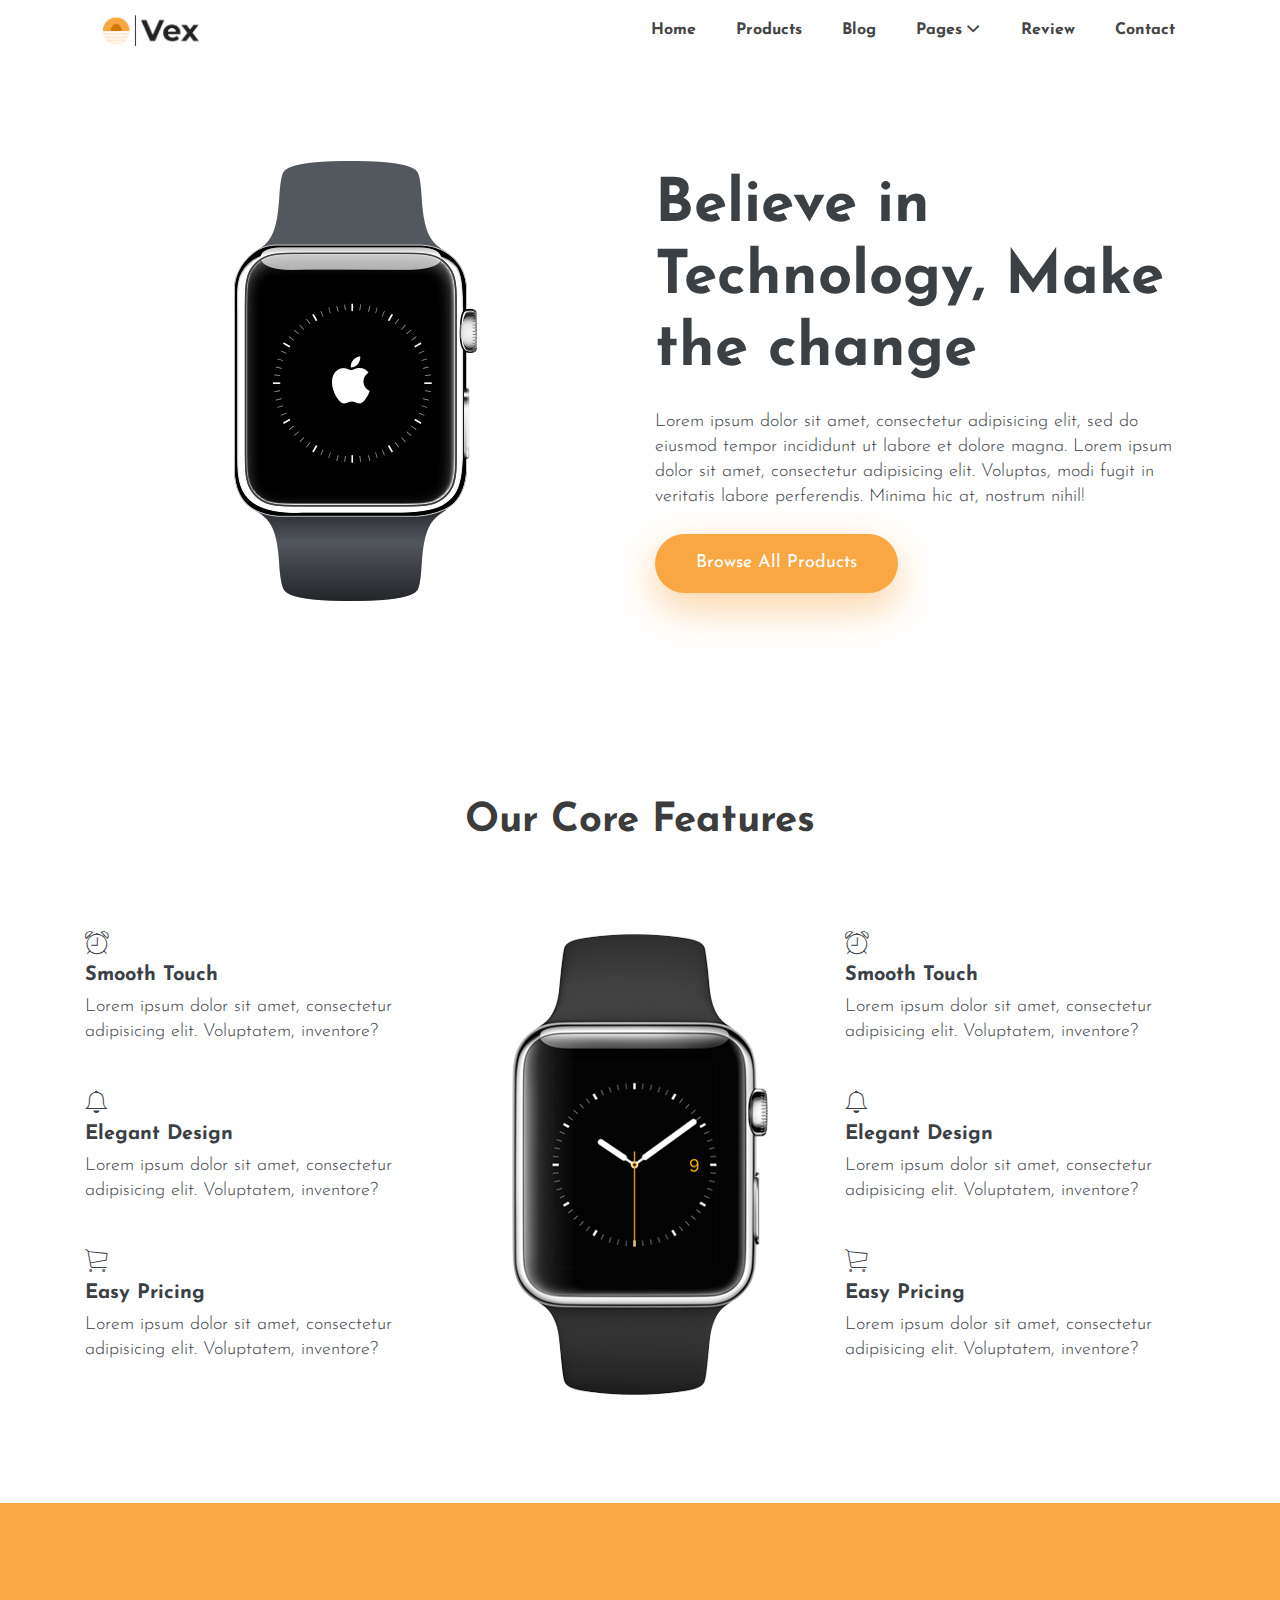
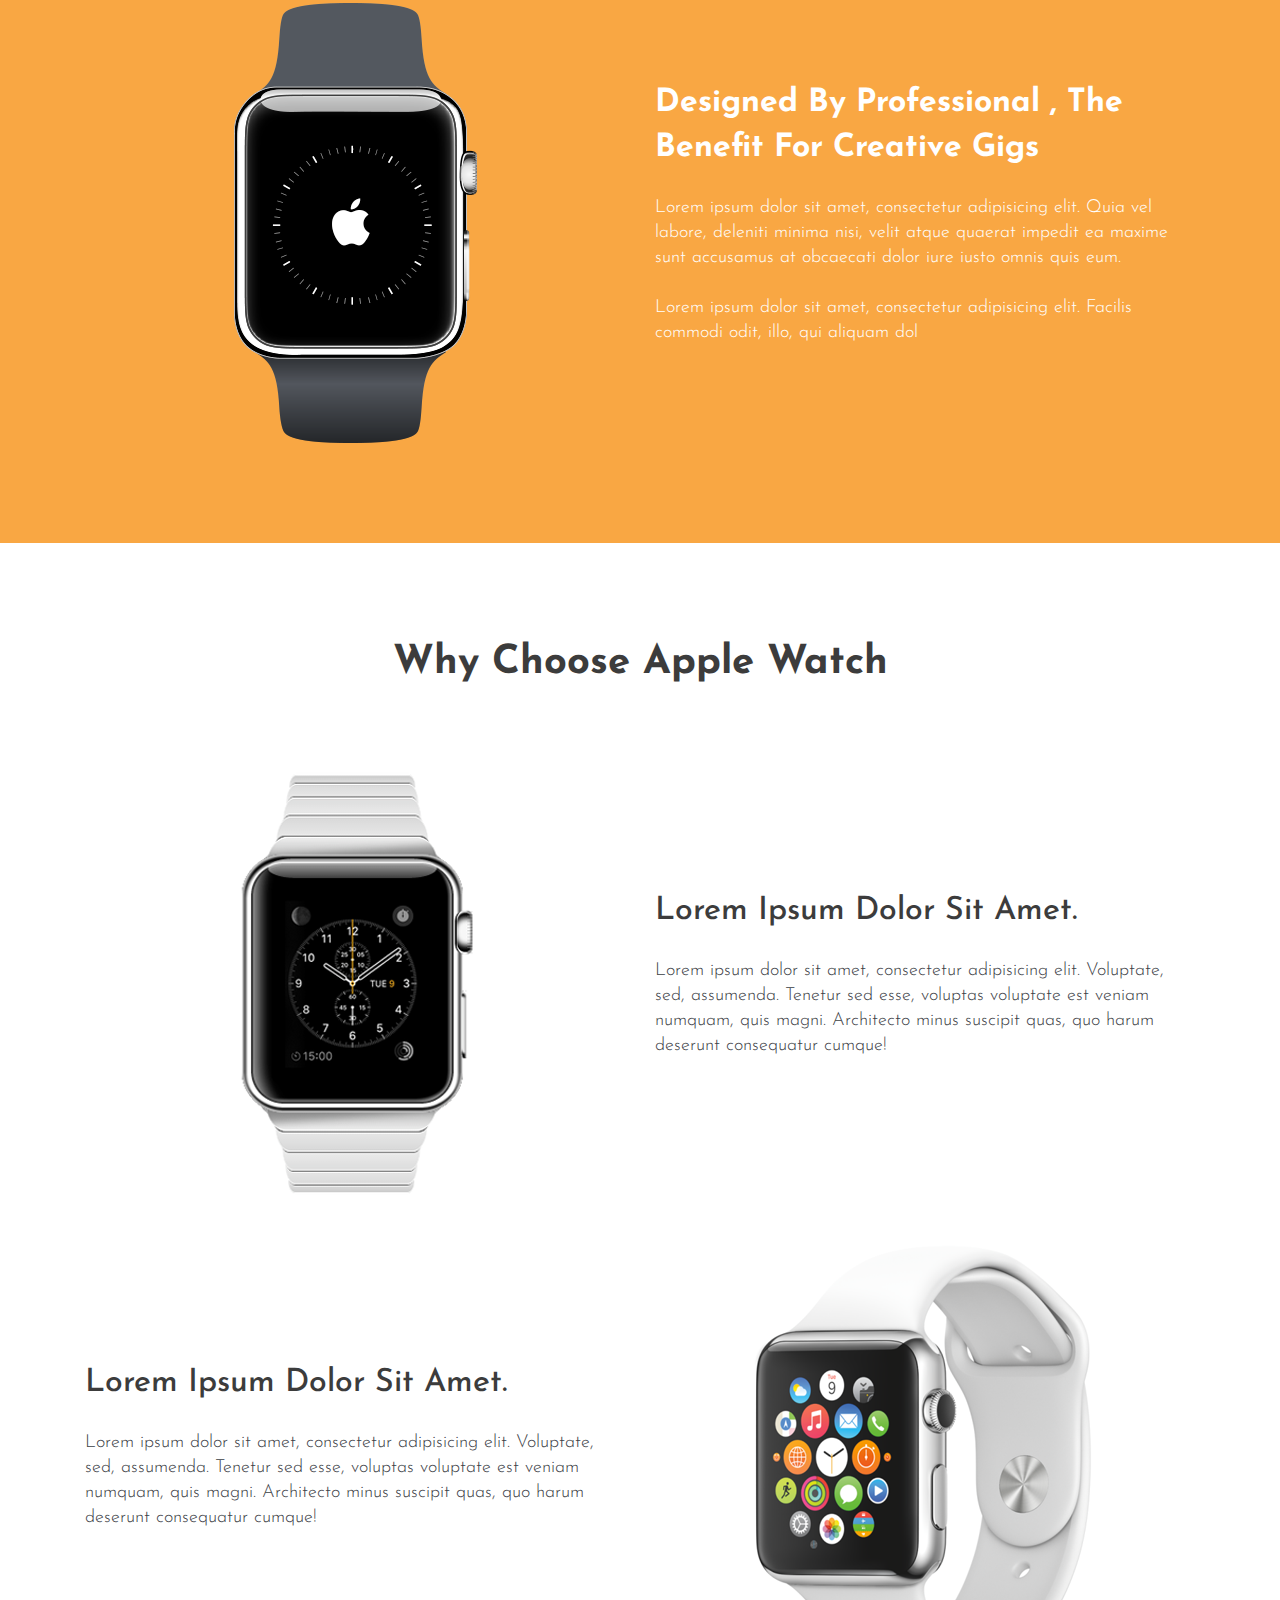
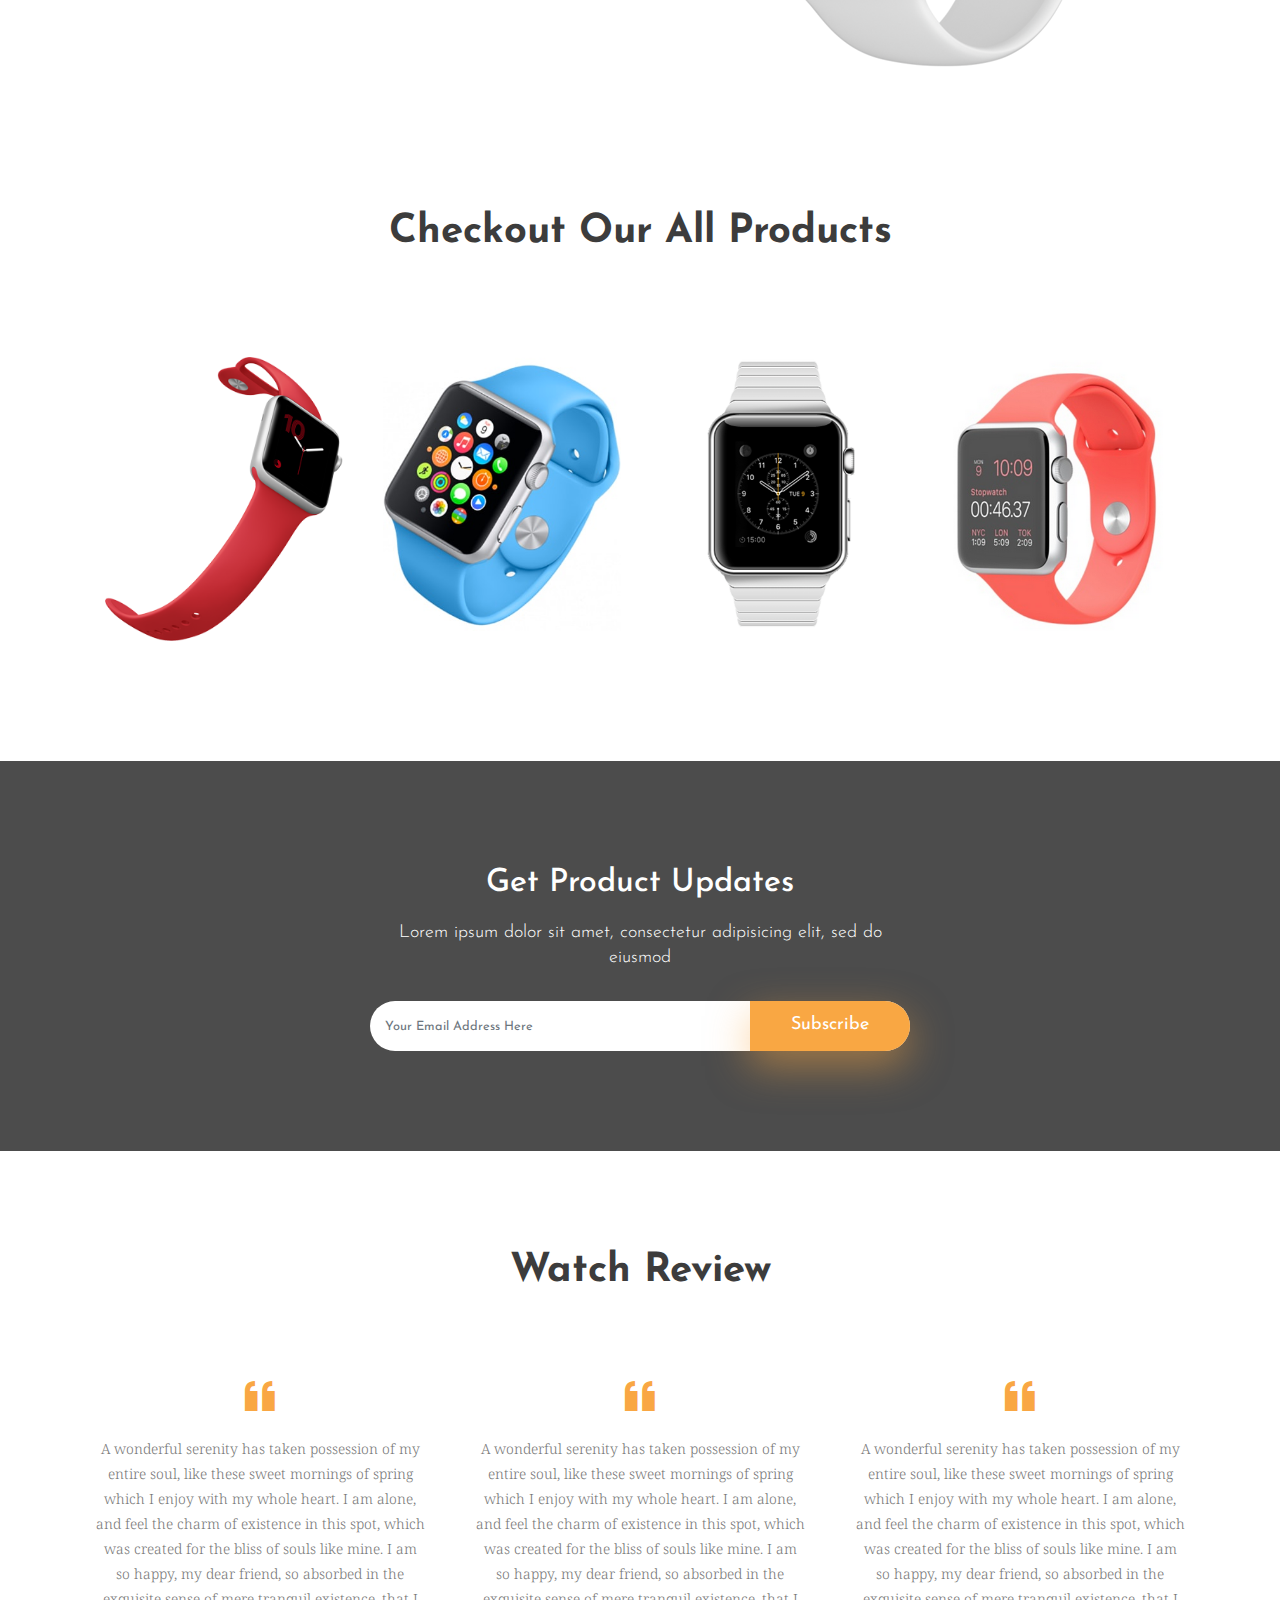
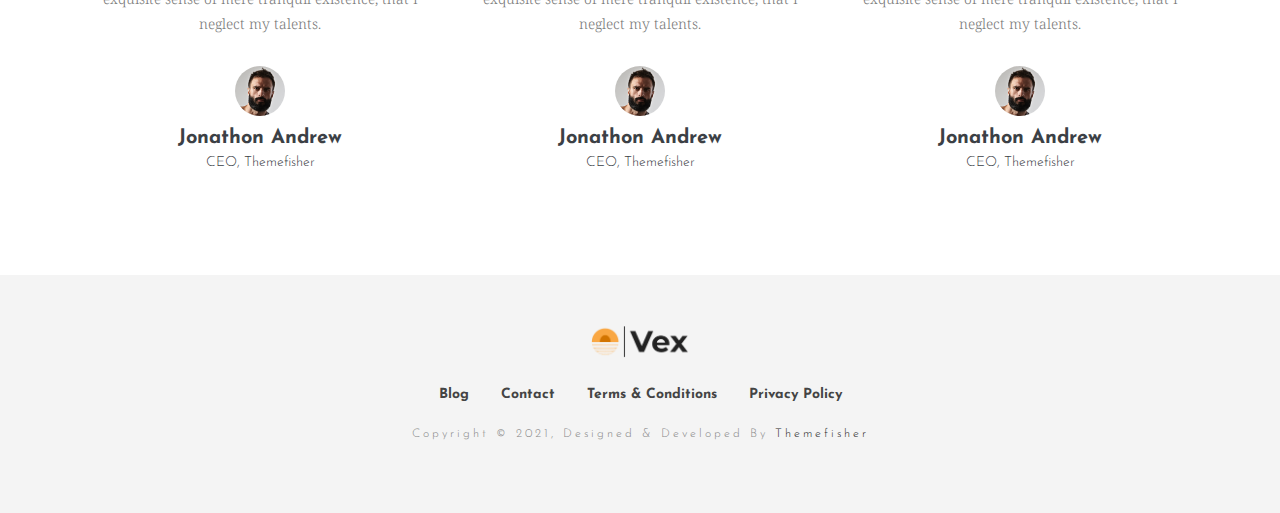
==== theme/index.html @ ab29a869 "bootstrap" ====
<!DOCTYPE html>

<!--
 // WEBSITE: https://themefisher.com
 // TWITTER: https://twitter.com/themefisher
 // FACEBOOK: https://www.facebook.com/themefisher
 // GITHUB: https://github.com/themefisher/
-->

<html lang="en">
<head>

  <!-- ** Basic Page Needs ** -->
  <meta charset="utf-8">
  <title>Vex - Product Landing Page Boostarp Template</title>

  <!-- ** Mobile Specific Metas ** -->
  <meta http-equiv="X-UA-Compatible" content="IE=edge">
  <meta name="description" content="Vex HTML Template">
  <meta name="viewport" content="width=device-width, initial-scale=1.0, maximum-scale=5.0">
  <meta name="author" content="Themefisher">
  <meta name="generator" content="Themefisher Vex HTML Template v1.0">
  
  <!-- theme meta -->
  <meta name="theme-name" content="vex" />
  
  <!-- ** Plugins Needed for the Project ** -->
  <link rel="stylesheet" href="https://fonts.googleapis.com/css?family=Droid&#43;Serif:400%7cJosefin&#43;Sans:300,400,600,700 ">
  <link rel="stylesheet" href="plugins/bootstrap/bootstrap.min.css ">
  <link rel="stylesheet" href="plugins/themefisher-font/themefisher-font.min.css ">
  <link rel="stylesheet" href="plugins/slick/slick.min.css ">
  
  <!-- Stylesheets -->
  <link href="css/style.css" rel="stylesheet">
  
  <!--Favicon-->
  <link rel="icon" href="images/favicon.png" type="image/x-icon">

</head><body id="body">
  
<!-- preloader start -->
<div class="preloader"></div>
<!-- preloader end -->

  
<header class="navigation sticky-top bg-white">
  <div class="container">
    <nav class="navbar navbar-expand-lg navbar-light">
      <a class="navbar-brand" href="index.html"> <img src="images/logo.png" alt="Vex" width="100px">
      </a>
      <button class="navbar-toggler p-0 border-0" type="button" data-toggle="collapse" data-target="#navigation"
        aria-controls="navigation" aria-expanded="false" aria-label="Toggle navigation">
        <span class="navbar-toggler-icon"></span>
      </button>

      <div class="collapse navbar-collapse text-center" id="navigation">
        <ul class="navbar-nav ml-auto mr-n0 mr-md-n3">

          <li class="nav-item">
            <a class="nav-link" href="index.html">Home</a>
          </li>

          <li class="nav-item">
            <a class="nav-link" href="products.html">Products</a>
          </li>

          <li class="nav-item">
            <a class="nav-link" href="blog.html">Blog</a>
          </li>

          <li class="nav-item dropdown">
            <a class="nav-link dropdown-toggle" href="#!" id="dropdown03" data-toggle="dropdown" aria-haspopup="true" aria-expanded="false">Pages <i class="tf-ion-chevron-down"></i></a>
            <ul class="dropdown-menu" aria-labelledby="dropdown03">
              <li><a class="dropdown-item" href="blog-details.html">Blog Details</a></li>
              <li><a class="dropdown-item" href="product-details.html">Product Details</a></li>
              <li><a class="dropdown-item" href="privacy-policy.html">Privacy Policy</a></li>
              <li><a class="dropdown-item" href="terms-conditions.html">Terms Conditions</a></li>
              
              <li class="dropdown dropdown-submenu dropright">
                <a class="dropdown-item dropdown-toggle" href="#!" id="dropdown0301" role="button" data-toggle="dropdown" aria-haspopup="true" aria-expanded="false">Sub Menu 01</a>
      
                <ul class="dropdown-menu" aria-labelledby="dropdown0301">
                  <li><a class="dropdown-item" href="index.html">Submenu 11</a></li>
                  <li><a class="dropdown-item" href="index.html">Submenu 12</a></li>
                </ul>
              </li>
              
              <li class="dropdown dropdown-submenu dropleft">
                <a class="dropdown-item dropdown-toggle" href="#!" id="dropdown0301" role="button" data-toggle="dropdown" aria-haspopup="true" aria-expanded="false">Sub Menu 02</a>
      
                <ul class="dropdown-menu" aria-labelledby="dropdown0301">
                  <li><a class="dropdown-item" href="index.html">Submenu 21</a></li>
                  <li><a class="dropdown-item" href="index.html">Submenu 22</a></li>
                </ul>
              </li>
            </ul>
          </li>

          <li class="nav-item">
            <a class="nav-link" href="index.html#testimonial">Review</a>
          </li>

          <li class="nav-item">
            <a class="nav-link" href="contact.html">Contact</a>
          </li>

        </ul>

      </div>
    </nav>
  </div>
</header>

<section class="section">
	<div class="container">
		<div class="row">
			<div class="col-md-6 text-center mb-5 mb-md-0">
				<img class="img-fluid" src="images/watch.png" alt="">
			</div>
			<div class="col-md-6 align-self-center text-center text-md-left">
				<div class="block">
					<h1 class="font-weight-bold mb-4 font-size-60">Believe in Technology, Make the change</h1>
					<p class="mb-4">Lorem ipsum dolor sit amet, consectetur adipisicing elit, sed do eiusmod tempor incididunt ut labore et dolore magna. Lorem ipsum dolor sit amet, consectetur adipisicing elit. Voluptas, modi fugit in veritatis labore perferendis. Minima hic at, nostrum nihil!</p>
					
					<a href="products" class="btn btn-main">Browse All Products</a>
					
				</div>
			</div>
		</div>
	</div>
</section>

<section class="section" id="features">
  <div class="container">
    <div class="row">
      <div class="col-12">
        <div class="heading">
          <h2>Our Core Features</h2>
        </div>
      </div>
      <div class="col-md-4">
        
        <div class="mb-40 text-center text-md-left">
          <i class="d-inlin-block h2 mb-10 tf-ion-ios-alarm-outline"></i>
          <h4 class="font-weight-bold mb-2">Smooth Touch</h4>
          <p>Lorem ipsum dolor sit amet, consectetur adipisicing elit. Voluptatem, inventore?</p>
        </div>
        
        <div class="mb-40 text-center text-md-left">
          <i class="d-inlin-block h2 mb-10 tf-ion-ios-bell-outline"></i>
          <h4 class="font-weight-bold mb-2">Elegant Design</h4>
          <p>Lorem ipsum dolor sit amet, consectetur adipisicing elit. Voluptatem, inventore?</p>
        </div>
        
        <div class="mb-40 text-center text-md-left">
          <i class="d-inlin-block h2 mb-10 tf-ion-ios-cart-outline"></i>
          <h4 class="font-weight-bold mb-2">Easy Pricing</h4>
          <p>Lorem ipsum dolor sit amet, consectetur adipisicing elit. Voluptatem, inventore?</p>
        </div>
        
      </div>
      <div class="col-md-4 text-center align-self-center mb-4 mb-md-0">
        <img class="img-fluid" src="images/watch-2.png" alt="">
      </div>
      <div class="col-md-4">
          
        <div class="mb-40 text-center text-md-left">
          <i class="d-inlin-block h2 mb-10 tf-ion-ios-alarm-outline"></i>
          <h4 class="font-weight-bold mb-2">Smooth Touch</h4>
          <p>Lorem ipsum dolor sit amet, consectetur adipisicing elit. Voluptatem, inventore?</p>
        </div>
        
        <div class="mb-40 text-center text-md-left">
          <i class="d-inlin-block h2 mb-10 tf-ion-ios-bell-outline"></i>
          <h4 class="font-weight-bold mb-2">Elegant Design</h4>
          <p>Lorem ipsum dolor sit amet, consectetur adipisicing elit. Voluptatem, inventore?</p>
        </div>
        
        <div class="mb-40 text-center text-md-left">
          <i class="d-inlin-block h2 mb-10 tf-ion-ios-cart-outline"></i>
          <h4 class="font-weight-bold mb-2">Easy Pricing</h4>
          <p>Lorem ipsum dolor sit amet, consectetur adipisicing elit. Voluptatem, inventore?</p>
        </div>
        
      </div>
    </div>
  </div>
</section>

<section class="bg-orange section">
  <div class="container">
    <div class="row">
      <div class="col-md-6 text-center mb-5 mb-lg-0">
        <img class="img-fluid" src="images/watch.png" alt="">
      </div>
      <div class="col-md-6 align-self-center text-center text-md-left">
        <div class="content">
          <h2 class="subheading text-white font-weight-bold mb-10">Designed by professional , the benefit for creative gigs</h2>
          <p class="text-white">Lorem ipsum dolor sit amet, consectetur adipisicing elit. Quia vel labore, deleniti minima nisi, velit atque quaerat impedit ea maxime sunt accusamus at obcaecati dolor iure iusto omnis quis eum. <br><br> Lorem ipsum dolor sit amet, consectetur adipisicing elit. Facilis commodi odit, illo, qui aliquam dol</p>
        </div>
      </div>
    </div>
  </div>
</section>

<section class="feature-list section">
  <div class="container">
    <div class="row">
      <div class="col-md-12">
        <div class="heading">
          <h2>Why Choose Apple Watch</h2>
        </div>
      </div>
    </div>
    
    <div class="row mb-40">
      <div class="col-md-6 text-center mb-5 mb-lg-0">
        <img class="img-fluid" src="images/showcase/showcase-4.png" alt="">
      </div>
      <div class="col-md-6 align-self-center text-center text-md-left">
        <div class="content">
          <h4 class="subheading">Lorem ipsum dolor sit amet.</h4>
          <p>Lorem ipsum dolor sit amet, consectetur adipisicing elit. Voluptate, sed, assumenda. Tenetur sed esse, voluptas voluptate est veniam numquam, quis magni. Architecto minus suscipit quas, quo harum deserunt consequatur cumque!</p>
          
        </div>
      </div>
    </div>
    
    <div class="row mb-40">
      <div class="col-md-6 order-md-1 order-2 align-self-center text-center text-md-left">
        <div class="content">
          <h4 class="subheading">Lorem ipsum dolor sit amet.</h4>
          <p>Lorem ipsum dolor sit amet, consectetur adipisicing elit. Voluptate, sed, assumenda. Tenetur sed esse, voluptas voluptate est veniam numquam, quis magni. Architecto minus suscipit quas, quo harum deserunt consequatur cumque!</p>
          
        </div>
      </div>
      <div class="col-md-6 order-md-2 order-1 text-center mb-5 mb-lg-0">
        <img class="img-fluid" src="images/showcase/showcase-3.png" alt="">
      </div>
    </div>
    
    
  </div>
</section>

<section class="gallery" id="products">
  <div class="container">
    <div class="row">
      <div class="col-md-12">
        <div class="heading">
          <h2>Checkout Our All Products</h2>
        </div>

        <div class="product-slider">
          
          <div class="block">
            <div class="gallery-overlay">
              <a href="products/product-1/" class="gallery-popup">
                <i class="tf-ion-plus-round"></i>
              </a>
            </div>
            <img class="img-fluid" src="images/showcase/showcase-1.png" alt="Apple Watch">
          </div>
          
          <div class="block">
            <div class="gallery-overlay">
              <a href="products/product-2/" class="gallery-popup">
                <i class="tf-ion-plus-round"></i>
              </a>
            </div>
            <img class="img-fluid" src="images/showcase/showcase-2.png" alt="Galaxy Watch">
          </div>
          
          <div class="block">
            <div class="gallery-overlay">
              <a href="products/product-4/" class="gallery-popup">
                <i class="tf-ion-plus-round"></i>
              </a>
            </div>
            <img class="img-fluid" src="images/showcase/showcase-4.png" alt="Motorola Watch">
          </div>
          
          <div class="block">
            <div class="gallery-overlay">
              <a href="products/product-7/" class="gallery-popup">
                <i class="tf-ion-plus-round"></i>
              </a>
            </div>
            <img class="img-fluid" src="images/showcase/showcase-7.png" alt="OnePlus Watch">
          </div>
          
          <div class="block">
            <div class="gallery-overlay">
              <a href="products/product-8/" class="gallery-popup">
                <i class="tf-ion-plus-round"></i>
              </a>
            </div>
            <img class="img-fluid" src="images/showcase/showcase-8.png" alt="Oppo Watch">
          </div>
          
          <div class="block">
            <div class="gallery-overlay">
              <a href="products/product-6/" class="gallery-popup">
                <i class="tf-ion-plus-round"></i>
              </a>
            </div>
            <img class="img-fluid" src="images/showcase/showcase-6.png" alt="Realme Watch">
          </div>
          
          <div class="block">
            <div class="gallery-overlay">
              <a href="products/product-5/" class="gallery-popup">
                <i class="tf-ion-plus-round"></i>
              </a>
            </div>
            <img class="img-fluid" src="images/showcase/showcase-5.png" alt="Redmi Watch">
          </div>
          
          <div class="block">
            <div class="gallery-overlay">
              <a href="products/product-3/" class="gallery-popup">
                <i class="tf-ion-plus-round"></i>
              </a>
            </div>
            <img class="img-fluid" src="images/showcase/showcase-3.png" alt="Xiaomi Watch">
          </div>
          
        </div>
      </div>
    </div>
  </div>
</section>

<section class="call-to-action section bg-opacity" style="background-image: url('images/call-to-action.jpg');">
  <div class="container">
    <div class="row">
      <div class="col-lg-6 col-md-8 text-center mx-auto">
        <h2 class="subheading text-white">Get Product Updates</h2>
        <p class="text-white">Lorem ipsum dolor sit amet, consectetur adipisicing elit, sed do eiusmod</p>
        <div class="input-group">
          <form action="" method="post" class="w-100" name="mc-embedded-subscribe-form" target="_blank">
            <input type="email" id="email" class="form-control" name="email" placeholder="Your Email Address Here"
              required>
            <button class="btn btn-main btn-submit" type="submit" name="subscribe">Subscribe</button>
            <div style="position: absolute; left: -5000px;" aria-hidden="true">
              <input type="text" name="" tabindex="-1">
            </div>
          </form>
        </div>
      </div>
    </div>
  </div>
</section>

<section class="testimonials section" id="testimonial">
  <div class="container">
    
    <div class="row justify-content-center">
      <div class="col-12">
        <div class="heading">
          <h2>Watch Review</h2>
        </div>
      </div>
      
      <div class="col-lg-4 col-sm-6 mb-5 mb-lg-0 text-center">
        <div class="testimonial-block">
          <i class="tf-ion-quote"></i>
          <p>A wonderful serenity has taken possession of my entire soul, like these sweet mornings of spring which I enjoy with my whole heart. I am alone, and feel the charm of existence in this spot, which was created for the bliss of souls like mine. I am so happy, my dear friend, so absorbed in the exquisite sense of mere tranquil existence, that I neglect my talents.</p>
          <div class="author-details">
            <img src="images/avater.png" alt="Jonathon Andrew">
            <h4>Jonathon Andrew</h4>
            <span>CEO, Themefisher</span>
          </div>
        </div>
      </div>
      
      <div class="col-lg-4 col-sm-6 mb-5 mb-lg-0 text-center">
        <div class="testimonial-block">
          <i class="tf-ion-quote"></i>
          <p>A wonderful serenity has taken possession of my entire soul, like these sweet mornings of spring which I enjoy with my whole heart. I am alone, and feel the charm of existence in this spot, which was created for the bliss of souls like mine. I am so happy, my dear friend, so absorbed in the exquisite sense of mere tranquil existence, that I neglect my talents.</p>
          <div class="author-details">
            <img src="images/avater.png" alt="Jonathon Andrew">
            <h4>Jonathon Andrew</h4>
            <span>CEO, Themefisher</span>
          </div>
        </div>
      </div>
      
      <div class="col-lg-4 col-sm-6 mb-5 mb-lg-0 text-center">
        <div class="testimonial-block">
          <i class="tf-ion-quote"></i>
          <p>A wonderful serenity has taken possession of my entire soul, like these sweet mornings of spring which I enjoy with my whole heart. I am alone, and feel the charm of existence in this spot, which was created for the bliss of souls like mine. I am so happy, my dear friend, so absorbed in the exquisite sense of mere tranquil existence, that I neglect my talents.</p>
          <div class="author-details">
            <img src="images/avater.png" alt="Jonathon Andrew">
            <h4>Jonathon Andrew</h4>
            <span>CEO, Themefisher</span>
          </div>
        </div>
      </div>
      
    </div>
    
  </div>
</section>

<script src="plugins/jquery/jquery.js"></script>

<script src="plugins/bootstrap/bootstrap.min.js"></script>

<script src="plugins/slick/slick.min.js"></script>

<script src="js/script.js"></script>
</body>
</html>
<footer>
  <div class="container text-center">
    <div class="row">
      <div class="col-md-12">
        <div class="block">
          <a href="index.html" class="mb-4 d-inline-block"> <img src="images/logo.png" alt="Vex" width="100px"> </a>
          <ul class="list-inline footer-menu">
            
            <li class="list-inline-item">
              <a href="blog.html">Blog</a>
            </li>
            
            <li class="list-inline-item">
              <a href="contact.html">Contact</a>
            </li>
            
            <li class="list-inline-item">
              <a href="terms-conditions.html">Terms &amp; Conditions</a>
            </li>
            
            <li class="list-inline-item">
              <a href="privacy-policy.html">Privacy Policy</a>
            </li>
            
          </ul>
          <p class="copyright-text">Copyright &copy; 2021, Designed &amp; Developed By <a href="https://themefisher.com/">Themefisher</a></p>
        </div>
      </div>
    </div>
  </div>
</footer>
---- theme/plugins/themefisher-font/themefisher-font.min.css ----
@font-face{font-family:themefisher-font;src:url(fonts/themefisher-font.eot?ug5hnh);src:url(fonts/themefisher-font.eot?ug5hnh#iefix) format('embedded-opentype'),url(fonts/themefisher-font.ttf?ug5hnh) format('truetype'),url(fonts/themefisher-font.woff?ug5hnh) format('woff'),url(fonts/themefisher-font.svg?ug5hnh#themefisher-font) format('svg');font-weight:400;font-style:normal}[class*=" tf-"],[class^=tf-]{font-family:themefisher-font!important;speak:none;font-style:normal;font-weight:400;font-variant:normal;text-transform:none;line-height:1;-webkit-font-smoothing:antialiased;-moz-osx-font-smoothing:grayscale}.tf-ion-alert-circled:before{content:"\f100"}.tf-ion-alert:before{content:"\f101"}.tf-ion-android-add-circle:before{content:"\f359"}.tf-ion-android-add:before{content:"\f2c7"}.tf-ion-android-alarm-clock:before{content:"\f35a"}.tf-ion-android-alert:before{content:"\f35b"}.tf-ion-android-apps:before{content:"\f35c"}.tf-ion-android-archive:before{content:"\f2c9"}.tf-ion-android-arrow-back:before{content:"\f2ca"}.tf-ion-android-arrow-down:before{content:"\f35d"}.tf-ion-android-arrow-dropdown-circle:before{content:"\f35e"}.tf-ion-android-arrow-dropdown:before{content:"\f35f"}.tf-ion-android-arrow-dropleft-circle:before{content:"\f360"}.tf-ion-android-arrow-dropleft:before{content:"\f361"}.tf-ion-android-arrow-dropright-circle:before{content:"\f362"}.tf-ion-android-arrow-dropright:before{content:"\f363"}.tf-ion-android-arrow-dropup-circle:before{content:"\f364"}.tf-ion-android-arrow-dropup:before{content:"\f365"}.tf-ion-android-arrow-forward:before{content:"\f30f"}.tf-ion-android-arrow-up:before{content:"\f366"}.tf-ion-android-attach:before{content:"\f367"}.tf-ion-android-bar:before{content:"\f368"}.tf-ion-android-bicycle:before{content:"\f369"}.tf-ion-android-boat:before{content:"\f36a"}.tf-ion-android-bookmark:before{content:"\f36b"}.tf-ion-android-bulb:before{content:"\f36c"}.tf-ion-android-bus:before{content:"\f36d"}.tf-ion-android-calendar:before{content:"\f2d1"}.tf-ion-android-call:before{content:"\f2d2"}.tf-ion-android-camera:before{content:"\f2d3"}.tf-ion-android-cancel:before{content:"\f36e"}.tf-ion-android-car:before{content:"\f36f"}.tf-ion-android-cart:before{content:"\f370"}.tf-ion-android-chat:before{content:"\f2d4"}.tf-ion-android-checkbox-blank:before{content:"\f371"}.tf-ion-android-checkbox-outline-blank:before{content:"\f372"}.tf-ion-android-checkbox-outline:before{content:"\f373"}.tf-ion-android-checkbox:before{content:"\f374"}.tf-ion-android-checkmark-circle:before{content:"\f375"}.tf-ion-android-clipboard:before{content:"\f376"}.tf-ion-android-close:before{content:"\f2d7"}.tf-ion-android-cloud-circle:before{content:"\f377"}.tf-ion-android-cloud-done:before{content:"\f378"}.tf-ion-android-cloud-outline:before{content:"\f379"}.tf-ion-android-cloud:before{content:"\f37a"}.tf-ion-android-color-palette:before{content:"\f37b"}.tf-ion-android-compass:before{content:"\f37c"}.tf-ion-android-contact:before{content:"\f2d8"}.tf-ion-android-contacts:before{content:"\f2d9"}.tf-ion-android-contract:before{content:"\f37d"}.tf-ion-android-create:before{content:"\f37e"}.tf-ion-android-delete:before{content:"\f37f"}.tf-ion-android-desktop:before{content:"\f380"}.tf-ion-android-document:before{content:"\f381"}.tf-ion-android-done-all:before{content:"\f382"}.tf-ion-android-done:before{content:"\f383"}.tf-ion-android-download:before{content:"\f2dd"}.tf-ion-android-drafts:before{content:"\f384"}.tf-ion-android-exit:before{content:"\f385"}.tf-ion-android-expand:before{content:"\f386"}.tf-ion-android-favorite-outline:before{content:"\f387"}.tf-ion-android-favorite:before{content:"\f388"}.tf-ion-android-film:before{content:"\f389"}.tf-ion-android-folder-open:before{content:"\f38a"}.tf-ion-android-folder:before{content:"\f2e0"}.tf-ion-android-funnel:before{content:"\f38b"}.tf-ion-android-globe:before{content:"\f38c"}.tf-ion-android-hand:before{content:"\f2e3"}.tf-ion-android-hangout:before{content:"\f38d"}.tf-ion-android-happy:before{content:"\f38e"}.tf-ion-android-home:before{content:"\f38f"}.tf-ion-android-image:before{content:"\f2e4"}.tf-ion-android-laptop:before{content:"\f390"}.tf-ion-android-list:before{content:"\f391"}.tf-ion-android-locate:before{content:"\f2e9"}.tf-ion-android-lock:before{content:"\f392"}.tf-ion-android-mail:before{content:"\f2eb"}.tf-ion-android-map:before{content:"\f393"}.tf-ion-android-menu:before{content:"\f394"}.tf-ion-android-microphone-off:before{content:"\f395"}.tf-ion-android-microphone:before{content:"\f2ec"}.tf-ion-android-more-horizontal:before{content:"\f396"}.tf-ion-android-more-vertical:before{content:"\f397"}.tf-ion-android-navigate:before{content:"\f398"}.tf-ion-android-notifications-none:before{content:"\f399"}.tf-ion-android-notifications-off:before{content:"\f39a"}.tf-ion-android-notifications:before{content:"\f39b"}.tf-ion-android-open:before{content:"\f39c"}.tf-ion-android-options:before{content:"\f39d"}.tf-ion-android-people:before{content:"\f39e"}.tf-ion-android-person-add:before{content:"\f39f"}.tf-ion-android-person:before{content:"\f3a0"}.tf-ion-android-phone-landscape:before{content:"\f3a1"}.tf-ion-android-phone-portrait:before{content:"\f3a2"}.tf-ion-android-pin:before{content:"\f3a3"}.tf-ion-android-plane:before{content:"\f3a4"}.tf-ion-android-playstore:before{content:"\f2f0"}.tf-ion-android-print:before{content:"\f3a5"}.tf-ion-android-radio-button-off:before{content:"\f3a6"}.tf-ion-android-radio-button-on:before{content:"\f3a7"}.tf-ion-android-refresh:before{content:"\f3a8"}.tf-ion-android-remove-circle:before{content:"\f3a9"}.tf-ion-android-remove:before{content:"\f2f4"}.tf-ion-android-restaurant:before{content:"\f3aa"}.tf-ion-android-sad:before{content:"\f3ab"}.tf-ion-android-search:before{content:"\f2f5"}.tf-ion-android-send:before{content:"\f2f6"}.tf-ion-android-settings:before{content:"\f2f7"}.tf-ion-android-share-alt:before{content:"\f3ac"}.tf-ion-android-share:before{content:"\f2f8"}.tf-ion-android-star-half:before{content:"\f3ad"}.tf-ion-android-star-outline:before{content:"\f3ae"}.tf-ion-android-star:before{content:"\f2fc"}.tf-ion-android-stopwatch:before{content:"\f2fd"}.tf-ion-android-subway:before{content:"\f3af"}.tf-ion-android-sunny:before{content:"\f3b0"}.tf-ion-android-sync:before{content:"\f3b1"}.tf-ion-android-textsms:before{content:"\f3b2"}.tf-ion-android-time:before{content:"\f3b3"}.tf-ion-android-train:before{content:"\f3b4"}.tf-ion-android-unlock:before{content:"\f3b5"}.tf-ion-android-upload:before{content:"\f3b6"}.tf-ion-android-volume-down:before{content:"\f3b7"}.tf-ion-android-volume-mute:before{content:"\f3b8"}.tf-ion-android-volume-off:before{content:"\f3b9"}.tf-ion-android-volume-up:before{content:"\f3ba"}.tf-ion-android-walk:before{content:"\f3bb"}.tf-ion-android-warning:before{content:"\f3bc"}.tf-ion-android-watch:before{content:"\f3bd"}.tf-ion-android-wifi:before{content:"\f305"}.tf-ion-aperture:before{content:"\f313"}.tf-ion-archive:before{content:"\f102"}.tf-ion-arrow-down-a:before{content:"\f103"}.tf-ion-arrow-down-b:before{content:"\f104"}.tf-ion-arrow-down-c:before{content:"\f105"}.tf-ion-arrow-expand:before{content:"\f25e"}.tf-ion-arrow-graph-down-left:before{content:"\f25f"}.tf-ion-arrow-graph-down-right:before{content:"\f260"}.tf-ion-arrow-graph-up-left:before{content:"\f261"}.tf-ion-arrow-graph-up-right:before{content:"\f262"}.tf-ion-arrow-left-a:before{content:"\f106"}.tf-ion-arrow-left-b:before{content:"\f107"}.tf-ion-arrow-left-c:before{content:"\f108"}.tf-ion-arrow-move:before{content:"\f263"}.tf-ion-arrow-resize:before{content:"\f264"}.tf-ion-arrow-return-left:before{content:"\f265"}.tf-ion-arrow-return-right:before{content:"\f266"}.tf-ion-arrow-right-a:before{content:"\f109"}.tf-ion-arrow-right-b:before{content:"\f10a"}.tf-ion-arrow-right-c:before{content:"\f10b"}.tf-ion-arrow-shrink:before{content:"\f267"}.tf-ion-arrow-swap:before{content:"\f268"}.tf-ion-arrow-up-a:before{content:"\f10c"}.tf-ion-arrow-up-b:before{content:"\f10d"}.tf-ion-arrow-up-c:before{content:"\f10e"}.tf-ion-asterisk:before{content:"\f314"}.tf-ion-at:before{content:"\f10f"}.tf-ion-backspace-outline:before{content:"\f3be"}.tf-ion-backspace:before{content:"\f3bf"}.tf-ion-bag:before{content:"\f110"}.tf-ion-battery-charging:before{content:"\f111"}.tf-ion-battery-empty:before{content:"\f112"}.tf-ion-battery-full:before{content:"\f113"}.tf-ion-battery-half:before{content:"\f114"}.tf-ion-battery-low:before{content:"\f115"}.tf-ion-beaker:before{content:"\f269"}.tf-ion-beer:before{content:"\f26a"}.tf-ion-bluetooth:before{content:"\f116"}.tf-ion-bonfire:before{content:"\f315"}.tf-ion-bookmark:before{content:"\f26b"}.tf-ion-bowtie:before{content:"\f3c0"}.tf-ion-briefcase:before{content:"\f26c"}.tf-ion-bug:before{content:"\f2be"}.tf-ion-calculator:before{content:"\f26d"}.tf-ion-calendar:before{content:"\f117"}.tf-ion-camera:before{content:"\f118"}.tf-ion-card:before{content:"\f119"}.tf-ion-cash:before{content:"\f316"}.tf-ion-chatbox-working:before{content:"\f11a"}.tf-ion-chatbox:before{content:"\f11b"}.tf-ion-chatboxes:before{content:"\f11c"}.tf-ion-chatbubble-working:before{content:"\f11d"}.tf-ion-chatbubble:before{content:"\f11e"}.tf-ion-chatbubbles:before{content:"\f11f"}.tf-ion-checkmark-circled:before{content:"\f120"}.tf-ion-checkmark-round:before{content:"\f121"}.tf-ion-checkmark:before{content:"\f122"}.tf-ion-chevron-down:before{content:"\f123"}.tf-ion-chevron-left:before{content:"\f124"}.tf-ion-chevron-right:before{content:"\f125"}.tf-ion-chevron-up:before{content:"\f126"}.tf-ion-clipboard:before{content:"\f127"}.tf-ion-clock:before{content:"\f26e"}.tf-ion-close-circled:before{content:"\f128"}.tf-ion-close-round:before{content:"\f129"}.tf-ion-close:before{content:"\f12a"}.tf-ion-closed-captioning:before{content:"\f317"}.tf-ion-cloud:before{content:"\f12b"}.tf-ion-code-download:before{content:"\f26f"}.tf-ion-code-working:before{content:"\f270"}.tf-ion-code:before{content:"\f271"}.tf-ion-coffee:before{content:"\f272"}.tf-ion-compass:before{content:"\f273"}.tf-ion-compose:before{content:"\f12c"}.tf-ion-connection-bars:before{content:"\f274"}.tf-ion-contrast:before{content:"\f275"}.tf-ion-crop:before{content:"\f3c1"}.tf-ion-cube:before{content:"\f318"}.tf-ion-disc:before{content:"\f12d"}.tf-ion-document-text:before{content:"\f12e"}.tf-ion-document:before{content:"\f12f"}.tf-ion-drag:before{content:"\f130"}.tf-ion-earth:before{content:"\f276"}.tf-ion-easel:before{content:"\f3c2"}.tf-ion-edit:before{content:"\f2bf"}.tf-ion-egg:before{content:"\f277"}.tf-ion-eject:before{content:"\f131"}.tf-ion-email-unread:before{content:"\f3c3"}.tf-ion-email:before{content:"\f132"}.tf-ion-erlenmeyer-flask-bubbles:before{content:"\f3c4"}.tf-ion-erlenmeyer-flask:before{content:"\f3c5"}.tf-ion-eye-disabled:before{content:"\f306"}.tf-ion-eye:before{content:"\f133"}.tf-ion-female:before{content:"\f278"}.tf-ion-filing:before{content:"\f134"}.tf-ion-film-marker:before{content:"\f135"}.tf-ion-fireball:before{content:"\f319"}.tf-ion-flag:before{content:"\f279"}.tf-ion-flame:before{content:"\f31a"}.tf-ion-flash-off:before{content:"\f136"}.tf-ion-flash:before{content:"\f137"}.tf-ion-folder:before{content:"\f139"}.tf-ion-fork-repo:before{content:"\f2c0"}.tf-ion-fork:before{content:"\f27a"}.tf-ion-forward:before{content:"\f13a"}.tf-ion-funnel:before{content:"\f31b"}.tf-ion-gear-a:before{content:"\f13d"}.tf-ion-gear-b:before{content:"\f13e"}.tf-ion-grid:before{content:"\f13f"}.tf-ion-hammer:before{content:"\f27b"}.tf-ion-happy-outline:before{content:"\f3c6"}.tf-ion-happy:before{content:"\f31c"}.tf-ion-headphone:before{content:"\f140"}.tf-ion-heart-broken:before{content:"\f31d"}.tf-ion-heart:before{content:"\f141"}.tf-ion-help-buoy:before{content:"\f27c"}.tf-ion-help-circled:before{content:"\f142"}.tf-ion-help:before{content:"\f143"}.tf-ion-home:before{content:"\f144"}.tf-ion-icecream:before{content:"\f27d"}.tf-ion-image:before{content:"\f147"}.tf-ion-images:before{content:"\f148"}.tf-ion-information-circled:before{content:"\f149"}.tf-ion-information:before{content:"\f14a"}.tf-ion-ionic:before{content:"\f14b"}.tf-ion-ios-alarm-outline:before{content:"\f3c7"}.tf-ion-ios-alarm:before{content:"\f3c8"}.tf-ion-ios-albums-outline:before{content:"\f3c9"}.tf-ion-ios-albums:before{content:"\f3ca"}.tf-ion-ios-americanfootball-outline:before{content:"\f3cb"}.tf-ion-ios-americanfootball:before{content:"\f3cc"}.tf-ion-ios-analytics-outline:before{content:"\f3cd"}.tf-ion-ios-analytics:before{content:"\f3ce"}.tf-ion-ios-arrow-back:before{content:"\f3cf"}.tf-ion-ios-arrow-down:before{content:"\f3d0"}.tf-ion-ios-arrow-forward:before{content:"\f3d1"}.tf-ion-ios-arrow-left:before{content:"\f3d2"}.tf-ion-ios-arrow-right:before{content:"\f3d3"}.tf-ion-ios-arrow-thin-down:before{content:"\f3d4"}.tf-ion-ios-arrow-thin-left:before{content:"\f3d5"}.tf-ion-ios-arrow-thin-right:before{content:"\f3d6"}.tf-ion-ios-arrow-thin-up:before{content:"\f3d7"}.tf-ion-ios-arrow-up:before{content:"\f3d8"}.tf-ion-ios-at-outline:before{content:"\f3d9"}.tf-ion-ios-at:before{content:"\f3da"}.tf-ion-ios-barcode-outline:before{content:"\f3db"}.tf-ion-ios-barcode:before{content:"\f3dc"}.tf-ion-ios-baseball-outline:before{content:"\f3dd"}.tf-ion-ios-baseball:before{content:"\f3de"}.tf-ion-ios-basketball-outline:before{content:"\f3df"}.tf-ion-ios-basketball:before{content:"\f3e0"}.tf-ion-ios-bell-outline:before{content:"\f3e1"}.tf-ion-ios-bell:before{content:"\f3e2"}.tf-ion-ios-body-outline:before{content:"\f3e3"}.tf-ion-ios-body:before{content:"\f3e4"}.tf-ion-ios-bolt-outline:before{content:"\f3e5"}.tf-ion-ios-bolt:before{content:"\f3e6"}.tf-ion-ios-book-outline:before{content:"\f3e7"}.tf-ion-ios-book:before{content:"\f3e8"}.tf-ion-ios-bookmarks-outline:before{content:"\f3e9"}.tf-ion-ios-bookmarks:before{content:"\f3ea"}.tf-ion-ios-box-outline:before{content:"\f3eb"}.tf-ion-ios-box:before{content:"\f3ec"}.tf-ion-ios-briefcase-outline:before{content:"\f3ed"}.tf-ion-ios-briefcase:before{content:"\f3ee"}.tf-ion-ios-browsers-outline:before{content:"\f3ef"}.tf-ion-ios-browsers:before{content:"\f3f0"}.tf-ion-ios-calculator-outline:before{content:"\f3f1"}.tf-ion-ios-calculator:before{content:"\f3f2"}.tf-ion-ios-calendar-outline:before{content:"\f3f3"}.tf-ion-ios-calendar:before{content:"\f3f4"}.tf-ion-ios-camera-outline:before{content:"\f3f5"}.tf-ion-ios-camera:before{content:"\f3f6"}.tf-ion-ios-cart-outline:before{content:"\f3f7"}.tf-ion-ios-cart:before{content:"\f3f8"}.tf-ion-ios-chatboxes-outline:before{content:"\f3f9"}.tf-ion-ios-chatboxes:before{content:"\f3fa"}.tf-ion-ios-chatbubble-outline:before{content:"\f3fb"}.tf-ion-ios-chatbubble:before{content:"\f3fc"}.tf-ion-ios-checkmark-empty:before{content:"\f3fd"}.tf-ion-ios-checkmark-outline:before{content:"\f3fe"}.tf-ion-ios-checkmark:before{content:"\f3ff"}.tf-ion-ios-circle-filled:before{content:"\f400"}.tf-ion-ios-circle-outline:before{content:"\f401"}.tf-ion-ios-clock-outline:before{content:"\f402"}.tf-ion-ios-clock:before{content:"\f403"}.tf-ion-ios-close-empty:before{content:"\f404"}.tf-ion-ios-close-outline:before{content:"\f405"}.tf-ion-ios-close:before{content:"\f406"}.tf-ion-ios-cloud-download-outline:before{content:"\f407"}.tf-ion-ios-cloud-download:before{content:"\f408"}.tf-ion-ios-cloud-outline:before{content:"\f409"}.tf-ion-ios-cloud-upload-outline:before{content:"\f40a"}.tf-ion-ios-cloud-upload:before{content:"\f40b"}.tf-ion-ios-cloud:before{content:"\f40c"}.tf-ion-ios-cloudy-night-outline:before{content:"\f40d"}.tf-ion-ios-cloudy-night:before{content:"\f40e"}.tf-ion-ios-cloudy-outline:before{content:"\f40f"}.tf-ion-ios-cloudy:before{content:"\f410"}.tf-ion-ios-cog-outline:before{content:"\f411"}.tf-ion-ios-cog:before{content:"\f412"}.tf-ion-ios-color-filter-outline:before{content:"\f413"}.tf-ion-ios-color-filter:before{content:"\f414"}.tf-ion-ios-color-wand-outline:before{content:"\f415"}.tf-ion-ios-color-wand:before{content:"\f416"}.tf-ion-ios-compose-outline:before{content:"\f417"}.tf-ion-ios-compose:before{content:"\f418"}.tf-ion-ios-contact-outline:before{content:"\f419"}.tf-ion-ios-contact:before{content:"\f41a"}.tf-ion-ios-copy-outline:before{content:"\f41b"}.tf-ion-ios-copy:before{content:"\f41c"}.tf-ion-ios-crop-strong:before{content:"\f41d"}.tf-ion-ios-crop:before{content:"\f41e"}.tf-ion-ios-download-outline:before{content:"\f41f"}.tf-ion-ios-download:before{content:"\f420"}.tf-ion-ios-drag:before{content:"\f421"}.tf-ion-ios-email-outline:before{content:"\f422"}.tf-ion-ios-email:before{content:"\f423"}.tf-ion-ios-eye-outline:before{content:"\f424"}.tf-ion-ios-eye:before{content:"\f425"}.tf-ion-ios-fastforward-outline:before{content:"\f426"}.tf-ion-ios-fastforward:before{content:"\f427"}.tf-ion-ios-filing-outline:before{content:"\f428"}.tf-ion-ios-filing:before{content:"\f429"}.tf-ion-ios-film-outline:before{content:"\f42a"}.tf-ion-ios-film:before{content:"\f42b"}.tf-ion-ios-flag-outline:before{content:"\f42c"}.tf-ion-ios-flag:before{content:"\f42d"}.tf-ion-ios-flame-outline:before{content:"\f42e"}.tf-ion-ios-flame:before{content:"\f42f"}.tf-ion-ios-flask-outline:before{content:"\f430"}.tf-ion-ios-flask:before{content:"\f431"}.tf-ion-ios-flower-outline:before{content:"\f432"}.tf-ion-ios-flower:before{content:"\f433"}.tf-ion-ios-folder-outline:before{content:"\f434"}.tf-ion-ios-folder:before{content:"\f435"}.tf-ion-ios-football-outline:before{content:"\f436"}.tf-ion-ios-football:before{content:"\f437"}.tf-ion-ios-game-controller-a-outline:before{content:"\f438"}.tf-ion-ios-game-controller-a:before{content:"\f439"}.tf-ion-ios-game-controller-b-outline:before{content:"\f43a"}.tf-ion-ios-game-controller-b:before{content:"\f43b"}.tf-ion-ios-gear-outline:before{content:"\f43c"}.tf-ion-ios-gear:before{content:"\f43d"}.tf-ion-ios-glasses-outline:before{content:"\f43e"}.tf-ion-ios-glasses:before{content:"\f43f"}.tf-ion-ios-grid-view-outline:before{content:"\f440"}.tf-ion-ios-grid-view:before{content:"\f441"}.tf-ion-ios-heart-outline:before{content:"\f442"}.tf-ion-ios-heart:before{content:"\f443"}.tf-ion-ios-help-empty:before{content:"\f444"}.tf-ion-ios-help-outline:before{content:"\f445"}.tf-ion-ios-help:before{content:"\f446"}.tf-ion-ios-home-outline:before{content:"\f447"}.tf-ion-ios-home:before{content:"\f448"}.tf-ion-ios-infinite-outline:before{content:"\f449"}.tf-ion-ios-infinite:before{content:"\f44a"}.tf-ion-ios-information-empty:before{content:"\f44b"}.tf-ion-ios-information-outline:before{content:"\f44c"}.tf-ion-ios-information:before{content:"\f44d"}.tf-ion-ios-ionic-outline:before{content:"\f44e"}.tf-ion-ios-keypad-outline:before{content:"\f44f"}.tf-ion-ios-keypad:before{content:"\f450"}.tf-ion-ios-lightbulb-outline:before{content:"\f451"}.tf-ion-ios-lightbulb:before{content:"\f452"}.tf-ion-ios-list-outline:before{content:"\f453"}.tf-ion-ios-list:before{content:"\f454"}.tf-ion-ios-location-outline:before{content:"\f455"}.tf-ion-ios-location:before{content:"\f456"}.tf-ion-ios-locked-outline:before{content:"\f457"}.tf-ion-ios-locked:before{content:"\f458"}.tf-ion-ios-loop-strong:before{content:"\f459"}.tf-ion-ios-loop:before{content:"\f45a"}.tf-ion-ios-medical-outline:before{content:"\f45b"}.tf-ion-ios-medical:before{content:"\f45c"}.tf-ion-ios-medkit-outline:before{content:"\f45d"}.tf-ion-ios-medkit:before{content:"\f45e"}.tf-ion-ios-mic-off:before{content:"\f45f"}.tf-ion-ios-mic-outline:before{content:"\f460"}.tf-ion-ios-mic:before{content:"\f461"}.tf-ion-ios-minus-empty:before{content:"\f462"}.tf-ion-ios-minus-outline:before{content:"\f463"}.tf-ion-ios-minus:before{content:"\f464"}.tf-ion-ios-monitor-outline:before{content:"\f465"}.tf-ion-ios-monitor:before{content:"\f466"}.tf-ion-ios-moon-outline:before{content:"\f467"}.tf-ion-ios-moon:before{content:"\f468"}.tf-ion-ios-more-outline:before{content:"\f469"}.tf-ion-ios-more:before{content:"\f46a"}.tf-ion-ios-musical-note:before{content:"\f46b"}.tf-ion-ios-musical-notes:before{content:"\f46c"}.tf-ion-ios-navigate-outline:before{content:"\f46d"}.tf-ion-ios-navigate:before{content:"\f46e"}.tf-ion-ios-nutrition-outline:before{content:"\f46f"}.tf-ion-ios-nutrition:before{content:"\f470"}.tf-ion-ios-paper-outline:before{content:"\f471"}.tf-ion-ios-paper:before{content:"\f472"}.tf-ion-ios-paperplane-outline:before{content:"\f473"}.tf-ion-ios-paperplane:before{content:"\f474"}.tf-ion-ios-partlysunny-outline:before{content:"\f475"}.tf-ion-ios-partlysunny:before{content:"\f476"}.tf-ion-ios-pause-outline:before{content:"\f477"}.tf-ion-ios-pause:before{content:"\f478"}.tf-ion-ios-paw-outline:before{content:"\f479"}.tf-ion-ios-paw:before{content:"\f47a"}.tf-ion-ios-people-outline:before{content:"\f47b"}.tf-ion-ios-people:before{content:"\f47c"}.tf-ion-ios-person-outline:before{content:"\f47d"}.tf-ion-ios-person:before{content:"\f47e"}.tf-ion-ios-personadd-outline:before{content:"\f47f"}.tf-ion-ios-personadd:before{content:"\f480"}.tf-ion-ios-photos-outline:before{content:"\f481"}.tf-ion-ios-photos:before{content:"\f482"}.tf-ion-ios-pie-outline:before{content:"\f483"}.tf-ion-ios-pie:before{content:"\f484"}.tf-ion-ios-pint-outline:before{content:"\f485"}.tf-ion-ios-pint:before{content:"\f486"}.tf-ion-ios-play-outline:before{content:"\f487"}.tf-ion-ios-play:before{content:"\f488"}.tf-ion-ios-plus-empty:before{content:"\f489"}.tf-ion-ios-plus-outline:before{content:"\f48a"}.tf-ion-ios-plus:before{content:"\f48b"}.tf-ion-ios-pricetag-outline:before{content:"\f48c"}.tf-ion-ios-pricetag:before{content:"\f48d"}.tf-ion-ios-pricetags-outline:before{content:"\f48e"}.tf-ion-ios-pricetags:before{content:"\f48f"}.tf-ion-ios-printer-outline:before{content:"\f490"}.tf-ion-ios-printer:before{content:"\f491"}.tf-ion-ios-pulse-strong:before{content:"\f492"}.tf-ion-ios-pulse:before{content:"\f493"}.tf-ion-ios-rainy-outline:before{content:"\f494"}.tf-ion-ios-rainy:before{content:"\f495"}.tf-ion-ios-recording-outline:before{content:"\f496"}.tf-ion-ios-recording:before{content:"\f497"}.tf-ion-ios-redo-outline:before{content:"\f498"}.tf-ion-ios-redo:before{content:"\f499"}.tf-ion-ios-refresh-empty:before{content:"\f49a"}.tf-ion-ios-refresh-outline:before{content:"\f49b"}.tf-ion-ios-refresh:before{content:"\f49c"}.tf-ion-ios-reload:before{content:"\f49d"}.tf-ion-ios-reverse-camera-outline:before{content:"\f49e"}.tf-ion-ios-reverse-camera:before{content:"\f49f"}.tf-ion-ios-rewind-outline:before{content:"\f4a0"}.tf-ion-ios-rewind:before{content:"\f4a1"}.tf-ion-ios-rose-outline:before{content:"\f4a2"}.tf-ion-ios-rose:before{content:"\f4a3"}.tf-ion-ios-search-strong:before{content:"\f4a4"}.tf-ion-ios-search:before{content:"\f4a5"}.tf-ion-ios-settings-strong:before{content:"\f4a6"}.tf-ion-ios-settings:before{content:"\f4a7"}.tf-ion-ios-shuffle-strong:before{content:"\f4a8"}.tf-ion-ios-shuffle:before{content:"\f4a9"}.tf-ion-ios-skipbackward-outline:before{content:"\f4aa"}.tf-ion-ios-skipbackward:before{content:"\f4ab"}.tf-ion-ios-skipforward-outline:before{content:"\f4ac"}.tf-ion-ios-skipforward:before{content:"\f4ad"}.tf-ion-ios-snowy:before{content:"\f4ae"}.tf-ion-ios-speedometer-outline:before{content:"\f4af"}.tf-ion-ios-speedometer:before{content:"\f4b0"}.tf-ion-ios-star-half:before{content:"\f4b1"}.tf-ion-ios-star-outline:before{content:"\f4b2"}.tf-ion-ios-star:before{content:"\f4b3"}.tf-ion-ios-stopwatch-outline:before{content:"\f4b4"}.tf-ion-ios-stopwatch:before{content:"\f4b5"}.tf-ion-ios-sunny-outline:before{content:"\f4b6"}.tf-ion-ios-sunny:before{content:"\f4b7"}.tf-ion-ios-telephone-outline:before{content:"\f4b8"}.tf-ion-ios-telephone:before{content:"\f4b9"}.tf-ion-ios-tennisball-outline:before{content:"\f4ba"}.tf-ion-ios-tennisball:before{content:"\f4bb"}.tf-ion-ios-thunderstorm-outline:before{content:"\f4bc"}.tf-ion-ios-thunderstorm:before{content:"\f4bd"}.tf-ion-ios-time-outline:before{content:"\f4be"}.tf-ion-ios-time:before{content:"\f4bf"}.tf-ion-ios-timer-outline:before{content:"\f4c0"}.tf-ion-ios-timer:before{content:"\f4c1"}.tf-ion-ios-toggle-outline:before{content:"\f4c2"}.tf-ion-ios-toggle:before{content:"\f4c3"}.tf-ion-ios-trash-outline:before{content:"\f4c4"}.tf-ion-ios-trash:before{content:"\f4c5"}.tf-ion-ios-undo-outline:before{content:"\f4c6"}.tf-ion-ios-undo:before{content:"\f4c7"}.tf-ion-ios-unlocked-outline:before{content:"\f4c8"}.tf-ion-ios-unlocked:before{content:"\f4c9"}.tf-ion-ios-upload-outline:before{content:"\f4ca"}.tf-ion-ios-upload:before{content:"\f4cb"}.tf-ion-ios-videocam-outline:before{content:"\f4cc"}.tf-ion-ios-videocam:before{content:"\f4cd"}.tf-ion-ios-volume-high:before{content:"\f4ce"}.tf-ion-ios-volume-low:before{content:"\f4cf"}.tf-ion-ios-wineglass-outline:before{content:"\f4d0"}.tf-ion-ios-wineglass:before{content:"\f4d1"}.tf-ion-ios-world-outline:before{content:"\f4d2"}.tf-ion-ios-world:before{content:"\f4d3"}.tf-ion-ipad:before{content:"\f1f9"}.tf-ion-iphone:before{content:"\f1fa"}.tf-ion-ipod:before{content:"\f1fb"}.tf-ion-jet:before{content:"\f295"}.tf-ion-key:before{content:"\f296"}.tf-ion-knife:before{content:"\f297"}.tf-ion-laptop:before{content:"\f1fc"}.tf-ion-leaf:before{content:"\f1fd"}.tf-ion-levels:before{content:"\f298"}.tf-ion-lightbulb:before{content:"\f299"}.tf-ion-link:before{content:"\f1fe"}.tf-ion-load-a:before{content:"\f29a"}.tf-ion-load-b:before{content:"\f29b"}.tf-ion-load-c:before{content:"\f29c"}.tf-ion-load-d:before{content:"\f29d"}.tf-ion-location:before{content:"\f1ff"}.tf-ion-lock-combination:before{content:"\f4d4"}.tf-ion-locked:before{content:"\f200"}.tf-ion-log-in:before{content:"\f29e"}.tf-ion-log-out:before{content:"\f29f"}.tf-ion-loop:before{content:"\f201"}.tf-ion-magnet:before{content:"\f2a0"}.tf-ion-male:before{content:"\f2a1"}.tf-ion-man:before{content:"\f202"}.tf-ion-map:before{content:"\f203"}.tf-ion-medkit:before{content:"\f2a2"}.tf-ion-merge:before{content:"\f33f"}.tf-ion-mic-a:before{content:"\f204"}.tf-ion-mic-b:before{content:"\f205"}.tf-ion-mic-c:before{content:"\f206"}.tf-ion-minus-circled:before{content:"\f207"}.tf-ion-minus-round:before{content:"\f208"}.tf-ion-minus:before{content:"\f209"}.tf-ion-model-s:before{content:"\f2c1"}.tf-ion-monitor:before{content:"\f20a"}.tf-ion-more:before{content:"\f20b"}.tf-ion-mouse:before{content:"\f340"}.tf-ion-music-note:before{content:"\f20c"}.tf-ion-navicon-round:before{content:"\f20d"}.tf-ion-navicon:before{content:"\f20e"}.tf-ion-navigate:before{content:"\f2a3"}.tf-ion-network:before{content:"\f341"}.tf-ion-no-smoking:before{content:"\f2c2"}.tf-ion-nuclear:before{content:"\f2a4"}.tf-ion-outlet:before{content:"\f342"}.tf-ion-paintbrush:before{content:"\f4d5"}.tf-ion-paintbucket:before{content:"\f4d6"}.tf-ion-paper-airplane:before{content:"\f2c3"}.tf-ion-paperclip:before{content:"\f20f"}.tf-ion-pause:before{content:"\f210"}.tf-ion-person-add:before{content:"\f211"}.tf-ion-person-stalker:before{content:"\f212"}.tf-ion-person:before{content:"\f213"}.tf-ion-pie-graph:before{content:"\f2a5"}.tf-ion-pin:before{content:"\f2a6"}.tf-ion-pinpoint:before{content:"\f2a7"}.tf-ion-pizza:before{content:"\f2a8"}.tf-ion-plane:before{content:"\f214"}.tf-ion-planet:before{content:"\f343"}.tf-ion-play:before{content:"\f215"}.tf-ion-playstation:before{content:"\f30a"}.tf-ion-plus-circled:before{content:"\f216"}.tf-ion-plus-round:before{content:"\f217"}.tf-ion-plus:before{content:"\f218"}.tf-ion-podium:before{content:"\f344"}.tf-ion-pound:before{content:"\f219"}.tf-ion-power:before{content:"\f2a9"}.tf-ion-pricetag:before{content:"\f2aa"}.tf-ion-pricetags:before{content:"\f2ab"}.tf-ion-printer:before{content:"\f21a"}.tf-ion-pull-request:before{content:"\f345"}.tf-ion-qr-scanner:before{content:"\f346"}.tf-ion-quote:before{content:"\f347"}.tf-ion-radio-waves:before{content:"\f2ac"}.tf-ion-record:before{content:"\f21b"}.tf-ion-refresh:before{content:"\f21c"}.tf-ion-reply-all:before{content:"\f21d"}.tf-ion-reply:before{content:"\f21e"}.tf-ion-ribbon-a:before{content:"\f348"}.tf-ion-ribbon-b:before{content:"\f349"}.tf-ion-sad-outline:before{content:"\f4d7"}.tf-ion-sad:before{content:"\f34a"}.tf-ion-scissors:before{content:"\f34b"}.tf-ion-search:before{content:"\f21f"}.tf-ion-settings:before{content:"\f2ad"}.tf-ion-share:before{content:"\f220"}.tf-ion-shuffle:before{content:"\f221"}.tf-ion-skip-backward:before{content:"\f222"}.tf-ion-skip-forward:before{content:"\f223"}.tf-ion-social-android-outline:before{content:"\f224"}.tf-ion-social-android:before{content:"\f225"}.tf-ion-social-angular-outline:before{content:"\f4d8"}.tf-ion-social-angular:before{content:"\f4d9"}.tf-ion-social-apple-outline:before{content:"\f226"}.tf-ion-social-apple:before{content:"\f227"}.tf-ion-social-bitcoin-outline:before{content:"\f2ae"}.tf-ion-social-bitcoin:before{content:"\f2af"}.tf-ion-social-buffer-outline:before{content:"\f228"}.tf-ion-social-buffer:before{content:"\f229"}.tf-ion-social-chrome-outline:before{content:"\f4da"}.tf-ion-social-chrome:before{content:"\f4db"}.tf-ion-social-codepen-outline:before{content:"\f4dc"}.tf-ion-social-codepen:before{content:"\f4dd"}.tf-ion-social-css3-outline:before{content:"\f4de"}.tf-ion-social-css3:before{content:"\f4df"}.tf-ion-social-designernews-outline:before{content:"\f22a"}.tf-ion-social-designernews:before{content:"\f22b"}.tf-ion-social-dribbble-outline:before{content:"\f22c"}.tf-ion-social-dribbble:before{content:"\f22d"}.tf-ion-social-dropbox-outline:before{content:"\f22e"}.tf-ion-social-dropbox:before{content:"\f22f"}.tf-ion-social-euro-outline:before{content:"\f4e0"}.tf-ion-social-euro:before{content:"\f4e1"}.tf-ion-social-facebook-outline:before{content:"\f230"}.tf-ion-social-facebook:before{content:"\f231"}.tf-ion-social-foursquare-outline:before{content:"\f34c"}.tf-ion-social-foursquare:before{content:"\f34d"}.tf-ion-social-freebsd-devil:before{content:"\f2c4"}.tf-ion-social-github-outline:before{content:"\f232"}.tf-ion-social-github:before{content:"\f233"}.tf-ion-social-google-outline:before{content:"\f34e"}.tf-ion-social-google:before{content:"\f34f"}.tf-ion-social-googleplus-outline:before{content:"\f234"}.tf-ion-social-googleplus:before{content:"\f235"}.tf-ion-social-hackernews-outline:before{content:"\f236"}.tf-ion-social-hackernews:before{content:"\f237"}.tf-ion-social-html5-outline:before{content:"\f4e2"}.tf-ion-social-html5:before{content:"\f4e3"}.tf-ion-social-instagram-outline:before{content:"\f350"}.tf-ion-social-instagram:before{content:"\f351"}.tf-ion-social-javascript-outline:before{content:"\f4e4"}.tf-ion-social-javascript:before{content:"\f4e5"}.tf-ion-social-linkedin-outline:before{content:"\f238"}.tf-ion-social-linkedin:before{content:"\f239"}.tf-ion-social-markdown:before{content:"\f4e6"}.tf-ion-social-nodejs:before{content:"\f4e7"}.tf-ion-social-octocat:before{content:"\f4e8"}.tf-ion-social-pinterest-outline:before{content:"\f2b0"}.tf-ion-social-pinterest:before{content:"\f2b1"}.tf-ion-social-python:before{content:"\f4e9"}.tf-ion-social-reddit-outline:before{content:"\f23a"}.tf-ion-social-reddit:before{content:"\f23b"}.tf-ion-social-rss-outline:before{content:"\f23c"}.tf-ion-social-rss:before{content:"\f23d"}.tf-ion-social-sass:before{content:"\f4ea"}.tf-ion-social-skype-outline:before{content:"\f23e"}.tf-ion-social-skype:before{content:"\f23f"}.tf-ion-social-snapchat-outline:before{content:"\f4eb"}.tf-ion-social-snapchat:before{content:"\f4ec"}.tf-ion-social-tumblr-outline:before{content:"\f240"}.tf-ion-social-tumblr:before{content:"\f241"}.tf-ion-social-tux:before{content:"\f2c5"}.tf-ion-social-twitch-outline:before{content:"\f4ed"}.tf-ion-social-twitch:before{content:"\f4ee"}.tf-ion-social-twitter-outline:before{content:"\f242"}.tf-ion-social-twitter:before{content:"\f243"}.tf-ion-social-usd-outline:before{content:"\f352"}.tf-ion-social-usd:before{content:"\f353"}.tf-ion-social-vimeo-outline:before{content:"\f244"}.tf-ion-social-vimeo:before{content:"\f245"}.tf-ion-social-whatsapp-outline:before{content:"\f4ef"}.tf-ion-social-whatsapp:before{content:"\f4f0"}.tf-ion-social-windows-outline:before{content:"\f246"}.tf-ion-social-windows:before{content:"\f247"}.tf-ion-social-wordpress-outline:before{content:"\f248"}.tf-ion-social-wordpress:before{content:"\f249"}.tf-ion-social-yahoo-outline:before{content:"\f24a"}.tf-ion-social-yahoo:before{content:"\f24b"}.tf-ion-social-yen-outline:before{content:"\f4f1"}.tf-ion-social-yen:before{content:"\f4f2"}.tf-ion-social-youtube-outline:before{content:"\f24c"}.tf-ion-social-youtube:before{content:"\f24d"}.tf-ion-soup-can-outline:before{content:"\f4f3"}.tf-ion-soup-can:before{content:"\f4f4"}.tf-ion-speakerphone:before{content:"\f2b2"}.tf-ion-speedometer:before{content:"\f2b3"}.tf-ion-spoon:before{content:"\f2b4"}.tf-ion-star:before{content:"\f24e"}.tf-ion-stats-bars:before{content:"\f2b5"}.tf-ion-steam:before{content:"\f30b"}.tf-ion-stop:before{content:"\f24f"}.tf-ion-thermometer:before{content:"\f2b6"}.tf-ion-thumbsdown:before{content:"\f250"}.tf-ion-thumbsup:before{content:"\f251"}.tf-ion-toggle-filled:before{content:"\f354"}.tf-ion-toggle:before{content:"\f355"}.tf-ion-transgender:before{content:"\f4f5"}.tf-ion-trash-a:before{content:"\f252"}.tf-ion-trash-b:before{content:"\f253"}.tf-ion-trophy:before{content:"\f356"}.tf-ion-tshirt-outline:before{content:"\f4f6"}.tf-ion-tshirt:before{content:"\f4f7"}.tf-ion-umbrella:before{content:"\f2b7"}.tf-ion-university:before{content:"\f357"}.tf-ion-unlocked:before{content:"\f254"}.tf-ion-upload:before{content:"\f255"}.tf-ion-usb:before{content:"\f2b8"}.tf-ion-videocamera:before{content:"\f256"}.tf-ion-volume-high:before{content:"\f257"}.tf-ion-volume-low:before{content:"\f258"}.tf-ion-volume-medium:before{content:"\f259"}.tf-ion-volume-mute:before{content:"\f25a"}.tf-ion-wand:before{content:"\f358"}.tf-ion-waterdrop:before{content:"\f25b"}.tf-ion-wifi:before{content:"\f25c"}.tf-ion-wineglass:before{content:"\f2b9"}.tf-ion-woman:before{content:"\f25d"}.tf-ion-wrench:before{content:"\f2ba"}.tf-ion-xbox:before{content:"\f30c"}.tf-mobile:before{content:"\e000"}.tf-laptop:before{content:"\e001"}.tf-desktop:before{content:"\e002"}.tf-phone2:before{content:"\e004"}.tf-document3:before{content:"\e005"}.tf-documents5:before{content:"\e006"}.tf-search3:before{content:"\e007"}.tf-clipboard4:before{content:"\e008"}.tf-newspaper:before{content:"\e009"}.tf-notebook9:before{content:"\e00a"}.tf-book-open:before{content:"\e00b"}.tf-browser:before{content:"\e00c"}.tf-calendar2:before{content:"\e00d"}.tf-presentation:before{content:"\e00e"}.tf-picture:before{content:"\e00f"}.tf-pictures:before{content:"\e010"}.tf-video:before{content:"\e011"}.tf-camera2:before{content:"\e012"}.tf-printer:before{content:"\e013"}.tf-toolbox:before{content:"\e014"}.tf-briefcase2:before{content:"\e015"}.tf-wallet:before{content:"\e016"}.tf-gift2:before{content:"\e017"}.tf-bargraph:before{content:"\e018"}.tf-grid:before{content:"\e019"}.tf-expand2:before{content:"\e01a"}.tf-focus:before{content:"\e01b"}.tf-edit:before{content:"\e01c"}.tf-ribbon:before{content:"\e01e"}.tf-adjustments:before{content:"\e01d"}.tf-hourglass:before{content:"\e01f"}.tf-lock2:before{content:"\e020"}.tf-megaphone:before{content:"\e021"}.tf-shield2:before{content:"\e022"}.tf-trophy6:before{content:"\e023"}.tf-flag2:before{content:"\e024"}.tf-map2:before{content:"\e025"}.tf-puzzle:before{content:"\e026"}.tf-basket:before{content:"\e027"}.tf-envelope2:before{content:"\e028"}.tf-streetsign:before{content:"\e029"}.tf-telescope:before{content:"\e02a"}.tf-gears:before{content:"\e02b"}.tf-key:before{content:"\e02c"}.tf-paperclip4:before{content:"\e02d"}.tf-attachment:before{content:"\e02e"}.tf-pricetags:before{content:"\e02f"}.tf-lightbulb:before{content:"\e030"}.tf-layers:before{content:"\e031"}.tf-pencil2:before{content:"\e032"}.tf-tools:before{content:"\e033"}.tf-tools-2:before{content:"\e034"}.tf-scissors2:before{content:"\e035"}.tf-paintbrush:before{content:"\e036"}.tf-magnifying-glass:before{content:"\e037"}.tf-circle-compass:before{content:"\e038"}.tf-linegraph:before{content:"\e039"}.tf-mic:before{content:"\e03a"}.tf-strategy:before{content:"\e03b"}.tf-beaker:before{content:"\e03c"}.tf-caution:before{content:"\e03d"}.tf-recycle2:before{content:"\e03e"}.tf-anchor2:before{content:"\e03f"}.tf-profile-male:before{content:"\e040"}.tf-profile-female:before{content:"\e041"}.tf-bike:before{content:"\e042"}.tf-wine:before{content:"\e043"}.tf-hotairballoon:before{content:"\e044"}.tf-globe:before{content:"\e045"}.tf-genius:before{content:"\e046"}.tf-map-pin:before{content:"\e047"}.tf-dial:before{content:"\e048"}.tf-chat:before{content:"\e049"}.tf-heart2:before{content:"\e04a"}.tf-upload2:before{content:"\e04c"}.tf-download2:before{content:"\e04d"}.tf-target3:before{content:"\e04e"}.tf-hazardous:before{content:"\e04f"}.tf-piechart:before{content:"\e050"}.tf-speedometer:before{content:"\e051"}.tf-global:before{content:"\e052"}.tf-compass:before{content:"\e053"}.tf-lifesaver:before{content:"\e054"}.tf-clock:before{content:"\e055"}.tf-aperture:before{content:"\e056"}.tf-quote:before{content:"\e057"}.tf-scope:before{content:"\e058"}.tf-alarmclock:before{content:"\e059"}.tf-refresh:before{content:"\e05a"}.tf-happy:before{content:"\e05b"}.tf-facebook:before{content:"\e05d"}.tf-twitter:before{content:"\e05e"}.tf-googleplus:before{content:"\e05f"}.tf-rss:before{content:"\e060"}.tf-tumblr:before{content:"\e061"}.tf-linkedin:before{content:"\e062"}.tf-dribbble:before{content:"\e063"}
---- theme/css/style.css ----
/**
 * WEBSITE: https://themefisher.com
 * TWITTER: https://twitter.com/themefisher
 * FACEBOOK: https://www.facebook.com/themefisher
 * GITHUB: https://github.com/themefisher/
 */

/*--
    Common Css
--*/
html {
  overflow-x: hidden;
}

body {
  font-size: 14px;
  font-weight: 300;
  line-height: 25px;
  color: #3b4045;
  font-family: "Josefin Sans", sans-serif;
  -webkit-font-smoothing: antialiased;
}

.preloader {
  position: fixed;
  top: 0;
  left: 0;
  right: 0;
  bottom: 0;
  background-color: #fff;
  z-index: 999999;
}

h1,
h2,
h3,
h4,
h5,
h6 {
  font-weight: 300;
  margin: 0px;
}

h1,
.h1 {
  font-size: 44px;
  line-height: 56px;
}

h2,
.h2 {
  font-size: 30px;
  line-height: 35px;
}

h3,
.h3 {
  font-size: 23px;
  line-height: 25px;
}

h4,
.h4 {
  font-size: 20px;
  line-height: 24px;
  font-weight: 400;
}

p {
  font-size: 18px;
  line-height: 25px;
}

ul {
  padding: 0;
  margin: 0;
  list-style: none;
}

a {
  transition: all 0.2s ease-in-out 0s;
}

.mt-100 {
  margin-top: 100px;
}

.bg-1 {
  background-image: url(../images/call-to-action.jpg);
}

.bg-orange {
  background: #f9a743;
}

.bg-opacity {
  position: relative;
}
.bg-opacity:before {
  content: "";
  position: absolute;
  top: 0;
  left: 0;
  right: 0;
  bottom: 0;
  background: rgba(0, 0, 0, 0.7);
}

a:focus,
.btn:focus,
.btn:active:focus {
  box-shadow: none;
  outline: 0 none;
}

a,
a:active,
a:focus,
a:active {
  text-decoration: none;
}

.section {
  padding: 100px 0;
}

.font-size-60 {
  font-size: 60px;
  line-height: 1.2;
}
@media (max-width: 575px) {
  .font-size-60 {
    font-size: 40px;
  }
}

.mb-10 {
  margin-bottom: 10px;
}

.mb-40 {
  margin-bottom: 40px;
}

.slick-slide {
  outline: 0;
}

/*--
    custom heading
--*/
.text-center {
  text-align: center;
}

.heading {
  text-align: center;
  color: #777777;
  padding-bottom: 70px;
}
.heading h2 {
  color: #3c3c3c;
  padding-bottom: 15px;
  text-transform: capitalize;
  font-weight: 700;
  font-size: 40px;
  line-height: 40px;
}
.heading p {
  font-size: 17px;
  line-height: 24px;
  font-weight: 300;
}

.subheading {
  color: #3c3c3c;
  padding-bottom: 15px;
  text-transform: capitalize;
  font-weight: 500;
  font-size: 32px;
  line-height: 45px;
}

.btn {
  border-radius: 0;
  text-decoration: none !important;
}

.btn-main {
  color: #fff;
  border-radius: 30px;
  font-size: 18px;
  padding: 15px 40px;
  display: inline-block;
  background-color: #f9a743;
  box-shadow: 0 15px 40px rgba(249, 167, 68, 0.5);
  background-image: linear-gradient(bottom, rgba(255, 239, 206, 0) 0%, rgba(255, 239, 206, 0.25) 100%);
}
.btn-main:hover, .btn-main:focus {
  background-color: #f9a743;
  color: #fff;
}

.btn-main-sm {
  padding: 12px 35px;
  text-transform: uppercase;
  font-size: 14px;
  font-weight: bold;
}

/* navigation */
.navbar-brand {
  color: #444;
  font-size: 25px;
  margin: 0;
  line-height: 1;
}

.nav-link {
  font-size: 16px;
  font-weight: bold;
  padding: 10px 20px !important;
}

.navbar-light .navbar-nav .nav-link {
  color: #444;
}

.lang-list {
  border: 0;
  margin: 10px 20px;
  font-size: 16px;
  cursor: pointer;
}

.navigation .dropdown-menu {
  padding: 0px;
  border: 0;
  border-radius: 0px;
  background-color: #f5f5f5;
}
@media (max-width: 991px) {
  .navigation .dropdown-menu {
    text-align: center;
    float: left !important;
    width: 100%;
    margin: 0;
  }
}
.navigation .dropdown-menu li:first-child {
  margin-top: 5px;
}
.navigation .dropdown-menu li:last-child {
  margin-bottom: 5px;
}
.navigation .dropdown-toggle::after {
  display: none;
}
.navigation .dropdown-toggle > i {
  font-size: 14px;
}
.navigation .dropleft .dropdown-menu,
.navigation .dropright .dropdown-menu {
  margin: 0;
}
.navigation .dropleft .dropdown-toggle::before,
.navigation .dropright .dropdown-toggle::after {
  font-weight: bold;
  font-family: "themefisher-font";
  border: 0;
  font-size: 10px;
  vertical-align: 1px;
  display: inline-block;
}
.navigation .dropleft .dropdown-toggle::before {
  margin-right: 5px;
  content: "\f124";
}
.navigation .dropright .dropdown-toggle::after {
  margin-left: 5px;
  content: "\f125";
}
.navigation .dropdown-item {
  color: #444;
  padding: 0.6rem 1rem 0.35rem;
  font-weight: 600;
  font-size: 15px;
}
.navigation .dropdown-submenu.active > .dropdown-toggle,
.navigation .dropdown-submenu:hover > .dropdown-item,
.navigation .dropdown-item.active,
.navigation .dropdown-item:hover {
  background: #f9a743;
  color: white;
}
@media (min-width: 992px) {
  .navigation .dropdown-menu {
    transition: all 0.2s ease-in, visibility 0s linear 0.2s, transform 0.2s linear;
    display: block;
    visibility: hidden;
    opacity: 0;
    min-width: 200px;
    margin-top: 8px;
  }
  .navigation .dropdown-menu li:first-child {
    margin-top: 10px;
  }
  .navigation .dropdown-menu li:last-child {
    margin-bottom: 10px;
  }
  .navigation .dropleft .dropdown-menu,
.navigation .dropright .dropdown-menu {
    margin-top: -9px;
  }
  .navigation .dropdown:hover > .dropdown-menu {
    visibility: visible;
    transition: all 0.45s ease 0s;
    opacity: 1;
  }
}

.navbar-collapse.show {
  overflow-y: auto;
  overflow-x: hidden;
  max-height: calc(100vh - 80px);
}

.navbar-toggler:focus {
  outline: 0;
}

/* cart */
.cart {
  background: transparent;
  border: 0;
  position: relative;
}
.cart i {
  font-size: 20px;
}
@media (max-width: 991px) {
  .cart {
    position: absolute;
    top: 23px;
    right: 90px;
  }
}
.cart .badge {
  position: absolute;
  top: -5px;
  border-radius: 50%;
  right: -10px;
}
.cart:focus {
  outline: 0;
}

.badge-primary {
  background-color: #f9a743;
}

/*--
    Feature-list start
--*/
.feature-list .btn-main {
  margin-top: 15px;
}

/*--
  Gallery start
--*/
.gallery {
  padding-bottom: 100px;
}
.gallery .owl-item {
  overflow: hidden;
  position: relative;
}
.gallery .block {
  padding: 20px;
  position: relative;
}
.gallery .block:hover .gallery-overlay {
  transform: scale(1);
  opacity: 1;
  border-radius: 0;
}
.gallery .gallery-overlay {
  position: absolute;
  bottom: 15px;
  left: 15px;
  right: 15px;
  top: 15px;
  background: rgba(255, 255, 255, 0.85);
  text-decoration: none;
  color: inherit;
  transform: scale(0.7);
  transition: 0.3s ease-in-out;
  z-index: 2;
  opacity: 0;
  border-radius: 50%;
}
.gallery .gallery-overlay .gallery-popup {
  text-align: center;
  position: absolute;
  top: 50%;
  left: 50%;
  transform: translate(-50%, -50%);
  background: #f9a743;
  padding: 5px 10px;
  border-radius: 40px;
  width: 50px;
  height: 50px;
}
.gallery .gallery-overlay .gallery-popup i {
  color: #fff;
  font-size: 30px;
  line-height: 40px;
  display: inline-block;
}

/*--
    service start
--*/
.testimonials .testimonial-block {
  padding: 0 10px;
}
.testimonials .testimonial-block i {
  font-size: 40px;
  display: inline-block;
  margin-bottom: 20px;
  color: #f9a743;
}
.testimonials .testimonial-block p {
  font-family: "Droid Serif", serif;
  font-size: 14px;
  color: #777;
}
.testimonials .testimonial-block .author-details {
  margin-top: 30px;
}
.testimonials .testimonial-block .author-details img {
  border-radius: 50%;
  width: 50px;
}
.testimonials .testimonial-block .author-details h4 {
  font-weight: 700;
  font-size: 20px;
  margin-top: 10px;
}

/*--
    call-to-action start
--*/
.call-to-action {
  background-attachment: fixed;
  background-repeat: no-repeat;
  background-size: cover;
}

.input-group {
  margin-top: 30px;
  position: relative;
}
.input-group .btn-submit {
  padding: 10.5px 40px !important;
  position: absolute;
  border-top-left-radius: 0;
  border-bottom-left-radius: 0;
  top: 0;
  right: 0;
}
.input-group input {
  height: 50px;
  border-radius: 40px;
  border: none;
  padding-left: 15px;
  box-shadow: none;
  display: table-cell;
}

.footer-menu a {
  font-size: 14;
  font-weight: 700;
  color: #444;
  padding: 10px;
}

footer {
  text-align: center;
  background: #f4f4f4;
  padding: 50px 0px;
}
footer .footer-logo {
  color: #555;
  display: block;
}
footer p.copyright-text {
  font-weight: 300;
  font-size: 12px;
  color: #888;
  letter-spacing: 3px;
  margin-top: 15px;
}
footer p.copyright-text a {
  color: #282828;
}
footer p.copyright-text a:hover {
  text-decoration: none;
}

p.price {
  font-size: 30px;
  font-family: "Droid Serif", serif;
}

s.price {
  color: red;
  font-size: 25px;
  font-family: "Droid Serif", serif;
}

.product-info {
  text-align: center;
}
.product-info .price {
  font-size: 100%;
}

.contact-list li,
.contact-list a {
  color: #282828;
  font-size: 18px;
}

.form-control {
  border: 1px solid #dadada;
  border-radius: 35px;
  height: 50px;
  padding-left: 20px;
  padding-right: 20px;
}
.form-control:focus {
  border-color: #f9a743;
  box-shadow: none;
}
.form-control::-moz-placeholder {
  font-size: 80%;
}
.form-control::placeholder {
  font-size: 80%;
}

textarea.form-control {
  height: 150px;
  padding-top: 15px;
}

.sticky-image {
  position: -webkit-sticky;
  position: sticky;
  top: 100px;
  z-index: 1;
}

/* product sinngle page */
.product-image-slider {
  position: -webkit-sticky;
  position: sticky;
  top: 80px;
}
.product-image-slider .slick-list {
  margin-bottom: 10px;
  border-radius: 5px;
}
.product-image-slider .slick-dots {
  margin-top: 10px;
  padding-left: 0;
  display: flex;
}
.product-image-slider .slick-dots li {
  list-style-type: none;
  margin: 10px;
  border-radius: 5px;
  padding: 10px;
  cursor: pointer;
}
.product-image-slider .slick-dots li:first-child {
  margin-left: 0;
}
.product-image-slider .slick-dots li:last-child {
  margin-right: 0;
}
.product-image-slider .slick-dots li img {
  max-height: 80px;
  height: auto;
  max-width: 100%;
}

/* content style */
.content * {
  margin-bottom: 20px;
}
.content a {
  text-decoration: underline;
}
.content h1,
.content h2,
.content h3,
.content h4,
.content h5,
.content h6 {
  margin-bottom: 10px;
}
.content ol,
.content ul {
  padding-left: 10px;
}
.content table {
  text-align: left;
  width: 100%;
  max-width: 100%;
  margin-bottom: 1rem;
  border: 1px solid #dee2e6;
}
.content table th,
.content table td {
  padding: 0.75rem;
  vertical-align: top;
  border: 1px solid #dee2e6;
}
.content table thead {
  background: #d5d5d5;
}
.content table tbody {
  background: #dadada;
}
.content table tbody td {
  text-align: left !important;
}
.content blockquote {
  border-left: 1px solid #f9a743;
  padding: 20px;
}
.content blockquote p {
  margin-bottom: 0;
  font-style: italic;
  font-size: 22px;
  font-weight: 500;
}
.content pre {
  padding: 10px 20px;
  background: #dadada;
}

.link-title {
  color: inherit;
  text-decoration: none !important;
}
.link-title:hover {
  color: #f9a743;
}
/*# sourceMappingURL=style.css.map */
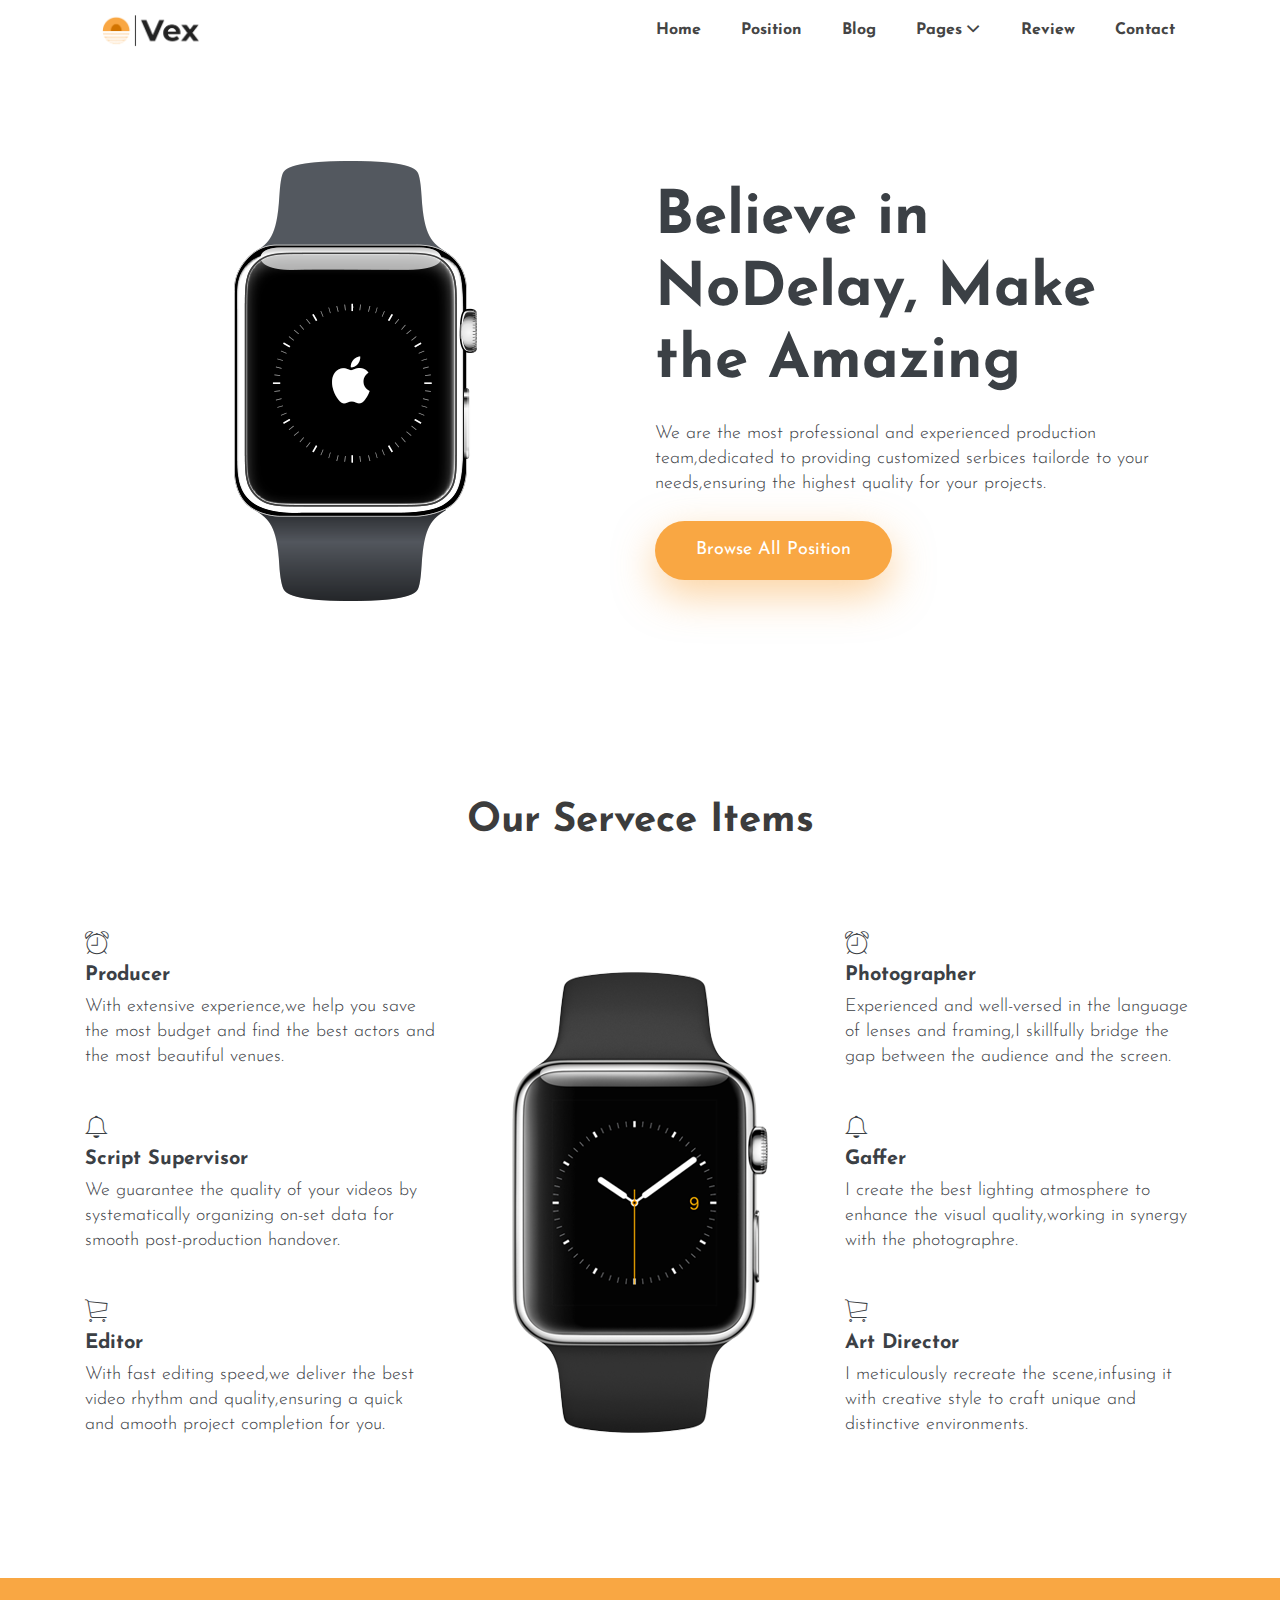
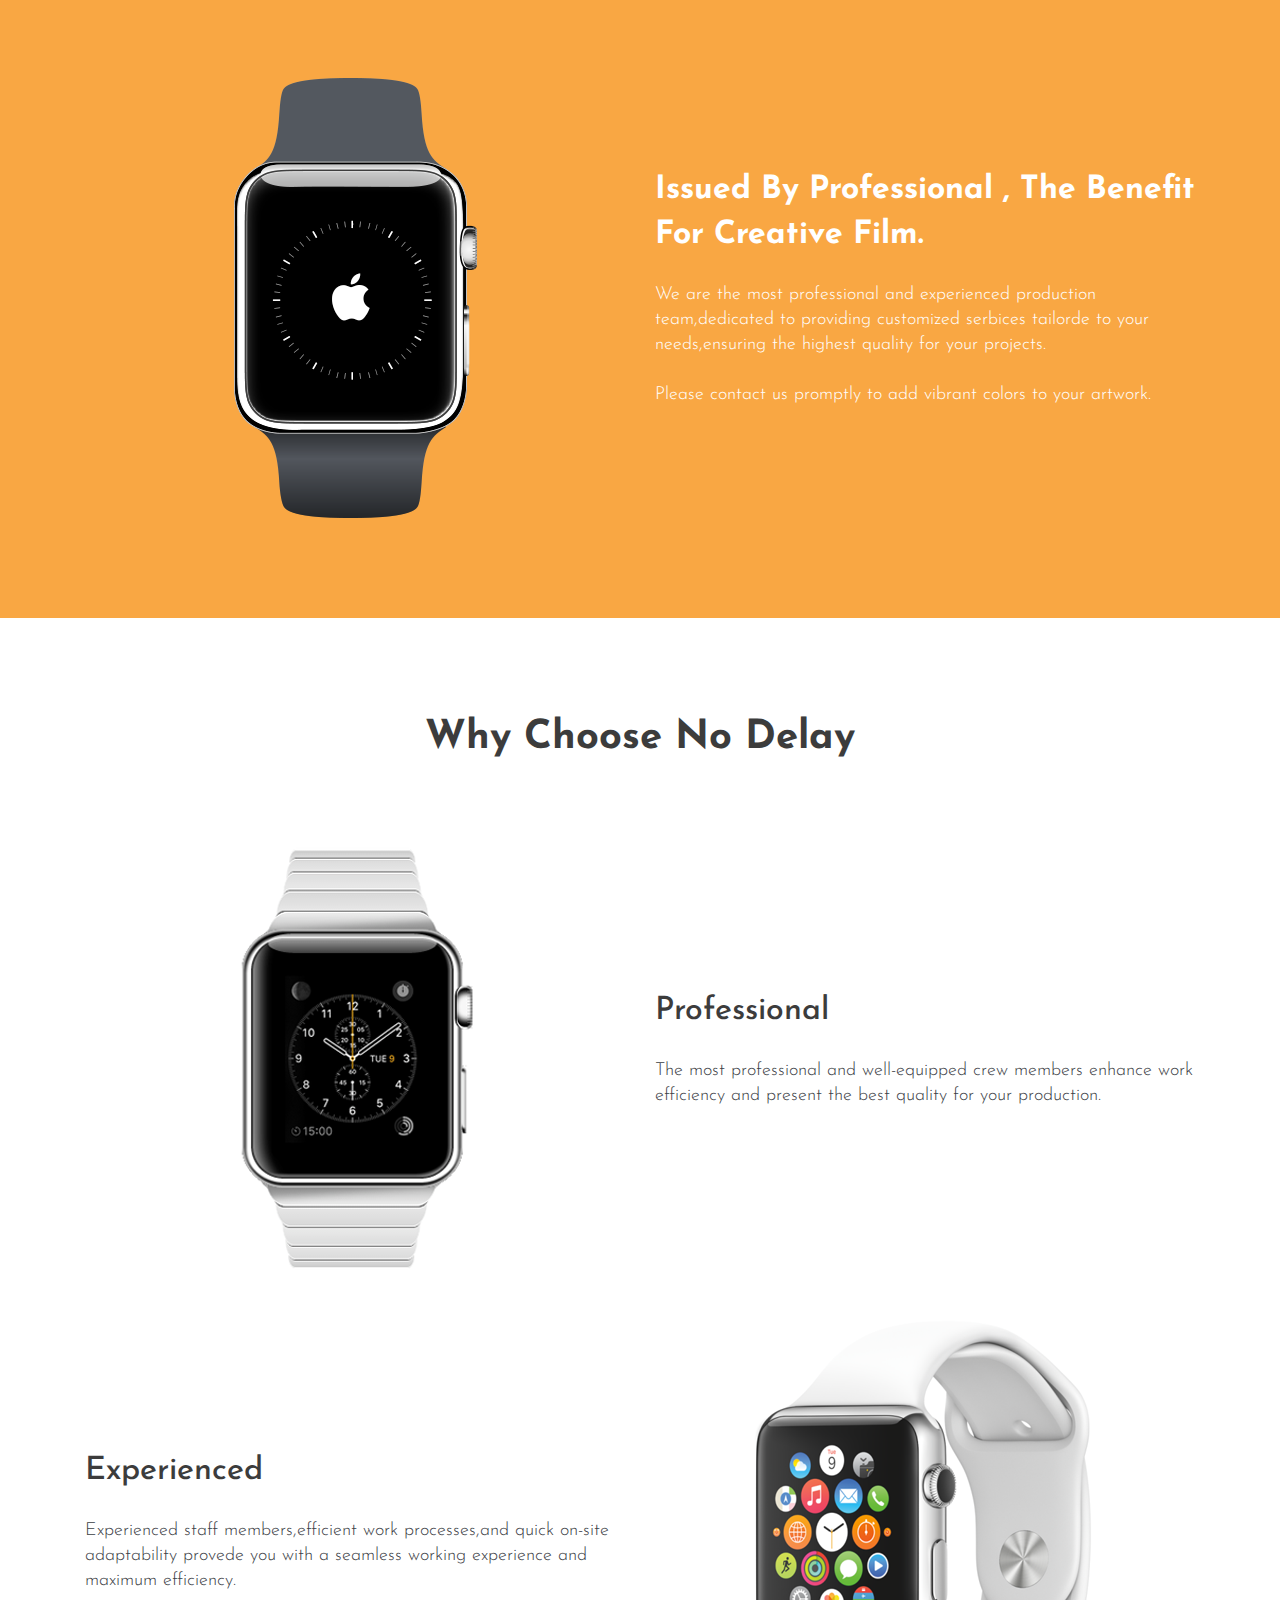
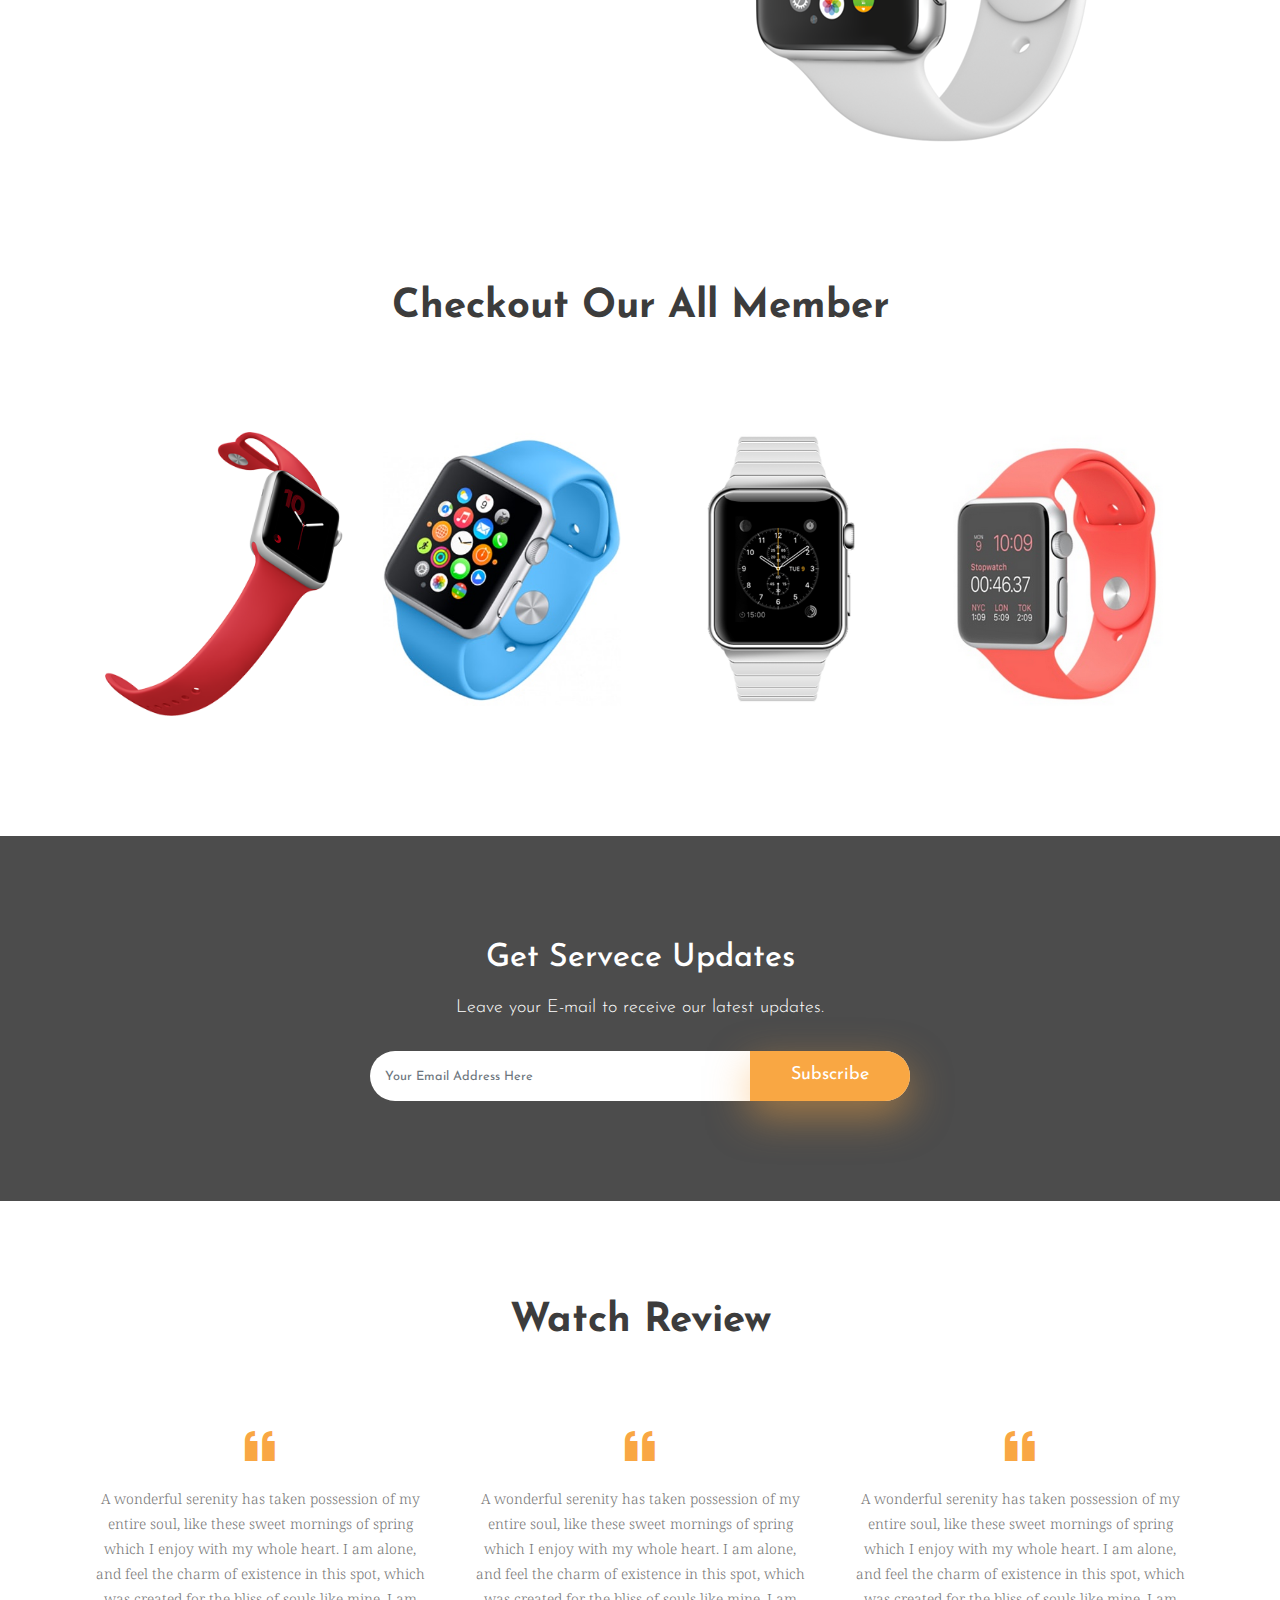
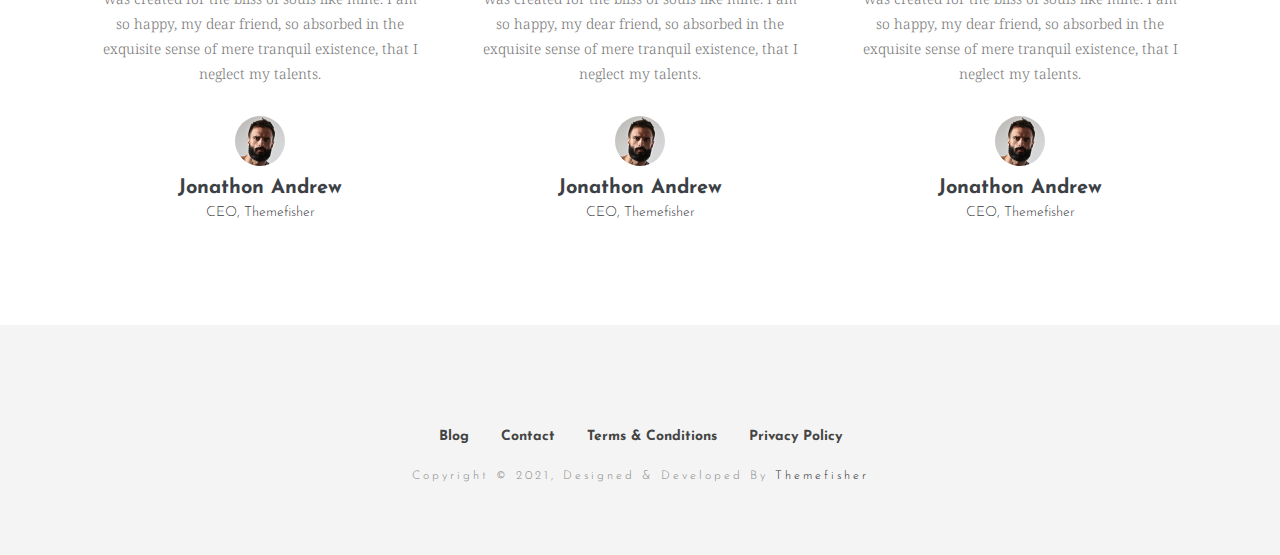
==== commit a875602e: "更改商品名稱及價格" ====
--- a/theme/index.html
+++ b/theme/index.html
@@ -20,33 +20,33 @@
   <meta name="viewport" content="width=device-width, initial-scale=1.0, maximum-scale=5.0">
   <meta name="author" content="Themefisher">
   <meta name="generator" content="Themefisher Vex HTML Template v1.0">
-  
+
   <!-- theme meta -->
   <meta name="theme-name" content="vex" />
-  
+
   <!-- ** Plugins Needed for the Project ** -->
   <link rel="stylesheet" href="https://fonts.googleapis.com/css?family=Droid&#43;Serif:400%7cJosefin&#43;Sans:300,400,600,700 ">
   <link rel="stylesheet" href="plugins/bootstrap/bootstrap.min.css ">
   <link rel="stylesheet" href="plugins/themefisher-font/themefisher-font.min.css ">
   <link rel="stylesheet" href="plugins/slick/slick.min.css ">
-  
+
   <!-- Stylesheets -->
   <link href="css/style.css" rel="stylesheet">
-  
+
   <!--Favicon-->
   <link rel="icon" href="images/favicon.png" type="image/x-icon">
 
 </head><body id="body">
-  
+
 <!-- preloader start -->
 <div class="preloader"></div>
 <!-- preloader end -->
 
-  
+
 <header class="navigation sticky-top bg-white">
   <div class="container">
     <nav class="navbar navbar-expand-lg navbar-light">
-      <a class="navbar-brand" href="index.html"> <img src="images/logo.png" alt="Vex" width="100px">
+      <a class="navbar-brand" href="index.html"> <img src="images/logo.png" alt="ND" width="100px">
       </a>
       <button class="navbar-toggler p-0 border-0" type="button" data-toggle="collapse" data-target="#navigation"
         aria-controls="navigation" aria-expanded="false" aria-label="Toggle navigation">
@@ -61,7 +61,7 @@
           </li>
 
           <li class="nav-item">
-            <a class="nav-link" href="products.html">Products</a>
+            <a class="nav-link" href="products.html">Position</a>
           </li>
 
           <li class="nav-item">
@@ -72,22 +72,22 @@
             <a class="nav-link dropdown-toggle" href="#!" id="dropdown03" data-toggle="dropdown" aria-haspopup="true" aria-expanded="false">Pages <i class="tf-ion-chevron-down"></i></a>
             <ul class="dropdown-menu" aria-labelledby="dropdown03">
               <li><a class="dropdown-item" href="blog-details.html">Blog Details</a></li>
-              <li><a class="dropdown-item" href="product-details.html">Product Details</a></li>
+              <li><a class="dropdown-item" href="product-details.html">Position Details</a></li>
               <li><a class="dropdown-item" href="privacy-policy.html">Privacy Policy</a></li>
               <li><a class="dropdown-item" href="terms-conditions.html">Terms Conditions</a></li>
-              
+
               <li class="dropdown dropdown-submenu dropright">
                 <a class="dropdown-item dropdown-toggle" href="#!" id="dropdown0301" role="button" data-toggle="dropdown" aria-haspopup="true" aria-expanded="false">Sub Menu 01</a>
-      
+
                 <ul class="dropdown-menu" aria-labelledby="dropdown0301">
                   <li><a class="dropdown-item" href="index.html">Submenu 11</a></li>
                   <li><a class="dropdown-item" href="index.html">Submenu 12</a></li>
                 </ul>
               </li>
-              
+
               <li class="dropdown dropdown-submenu dropleft">
                 <a class="dropdown-item dropdown-toggle" href="#!" id="dropdown0301" role="button" data-toggle="dropdown" aria-haspopup="true" aria-expanded="false">Sub Menu 02</a>
-      
+
                 <ul class="dropdown-menu" aria-labelledby="dropdown0301">
                   <li><a class="dropdown-item" href="index.html">Submenu 21</a></li>
                   <li><a class="dropdown-item" href="index.html">Submenu 22</a></li>
@@ -119,11 +119,11 @@
 			</div>
 			<div class="col-md-6 align-self-center text-center text-md-left">
 				<div class="block">
-					<h1 class="font-weight-bold mb-4 font-size-60">Believe in Technology, Make the change</h1>
-					<p class="mb-4">Lorem ipsum dolor sit amet, consectetur adipisicing elit, sed do eiusmod tempor incididunt ut labore et dolore magna. Lorem ipsum dolor sit amet, consectetur adipisicing elit. Voluptas, modi fugit in veritatis labore perferendis. Minima hic at, nostrum nihil!</p>
-					
-					<a href="products" class="btn btn-main">Browse All Products</a>
-					
+					<h1 class="font-weight-bold mb-4 font-size-60">Believe in NoDelay, Make the Amazing</h1>
+					<p class="mb-4">We are the most professional and experienced production team,dedicated to providing customized serbices tailorde to your needs,ensuring the highest quality for your projects.</p>
+
+					<a href="products" class="btn btn-main">Browse All Position</a>
+
 				</div>
 			</div>
 		</div>
@@ -135,53 +135,53 @@
     <div class="row">
       <div class="col-12">
         <div class="heading">
-          <h2>Our Core Features</h2>
+          <h2>Our Servece Items</h2>
         </div>
       </div>
       <div class="col-md-4">
-        
+
         <div class="mb-40 text-center text-md-left">
           <i class="d-inlin-block h2 mb-10 tf-ion-ios-alarm-outline"></i>
-          <h4 class="font-weight-bold mb-2">Smooth Touch</h4>
-          <p>Lorem ipsum dolor sit amet, consectetur adipisicing elit. Voluptatem, inventore?</p>
-        </div>
-        
+          <h4 class="font-weight-bold mb-2">Producer</h4>
+          <p>With extensive experience,we help you save the most budget and find the best actors and the most beautiful venues.</p>
+        </div>
+
         <div class="mb-40 text-center text-md-left">
           <i class="d-inlin-block h2 mb-10 tf-ion-ios-bell-outline"></i>
-          <h4 class="font-weight-bold mb-2">Elegant Design</h4>
-          <p>Lorem ipsum dolor sit amet, consectetur adipisicing elit. Voluptatem, inventore?</p>
-        </div>
-        
+          <h4 class="font-weight-bold mb-2">Script Supervisor</h4>
+          <p>We guarantee the quality of your videos by systematically organizing on-set data for smooth post-production handover.</p>
+        </div>
+
         <div class="mb-40 text-center text-md-left">
           <i class="d-inlin-block h2 mb-10 tf-ion-ios-cart-outline"></i>
-          <h4 class="font-weight-bold mb-2">Easy Pricing</h4>
-          <p>Lorem ipsum dolor sit amet, consectetur adipisicing elit. Voluptatem, inventore?</p>
-        </div>
-        
+          <h4 class="font-weight-bold mb-2">Editor</h4>
+          <p>With fast editing speed,we deliver the best video rhythm and quality,ensuring a quick and amooth project completion for you.</p>
+        </div>
+
       </div>
       <div class="col-md-4 text-center align-self-center mb-4 mb-md-0">
         <img class="img-fluid" src="images/watch-2.png" alt="">
       </div>
       <div class="col-md-4">
-          
+
         <div class="mb-40 text-center text-md-left">
           <i class="d-inlin-block h2 mb-10 tf-ion-ios-alarm-outline"></i>
-          <h4 class="font-weight-bold mb-2">Smooth Touch</h4>
-          <p>Lorem ipsum dolor sit amet, consectetur adipisicing elit. Voluptatem, inventore?</p>
-        </div>
-        
+          <h4 class="font-weight-bold mb-2">Photographer</h4>
+          <p>Experienced and well-versed in the language of lenses and framing,I skillfully bridge the gap between the audience and the screen.</p>
+        </div>
+
         <div class="mb-40 text-center text-md-left">
           <i class="d-inlin-block h2 mb-10 tf-ion-ios-bell-outline"></i>
-          <h4 class="font-weight-bold mb-2">Elegant Design</h4>
-          <p>Lorem ipsum dolor sit amet, consectetur adipisicing elit. Voluptatem, inventore?</p>
-        </div>
-        
+          <h4 class="font-weight-bold mb-2">Gaffer</h4>
+          <p>I create the best lighting atmosphere to enhance the visual quality,working in synergy with the photographre.</p>
+        </div>
+
         <div class="mb-40 text-center text-md-left">
           <i class="d-inlin-block h2 mb-10 tf-ion-ios-cart-outline"></i>
-          <h4 class="font-weight-bold mb-2">Easy Pricing</h4>
-          <p>Lorem ipsum dolor sit amet, consectetur adipisicing elit. Voluptatem, inventore?</p>
-        </div>
-        
+          <h4 class="font-weight-bold mb-2">Art Director</h4>
+          <p>I meticulously recreate the scene,infusing it with creative style to craft unique and distinctive environments.</p>
+        </div>
+
       </div>
     </div>
   </div>
@@ -195,8 +195,8 @@
       </div>
       <div class="col-md-6 align-self-center text-center text-md-left">
         <div class="content">
-          <h2 class="subheading text-white font-weight-bold mb-10">Designed by professional , the benefit for creative gigs</h2>
-          <p class="text-white">Lorem ipsum dolor sit amet, consectetur adipisicing elit. Quia vel labore, deleniti minima nisi, velit atque quaerat impedit ea maxime sunt accusamus at obcaecati dolor iure iusto omnis quis eum. <br><br> Lorem ipsum dolor sit amet, consectetur adipisicing elit. Facilis commodi odit, illo, qui aliquam dol</p>
+          <h2 class="subheading text-white font-weight-bold mb-10">Issued by professional , the benefit for creative film.</h2>
+          <p class="text-white">We are the most professional and experienced production team,dedicated to providing customized serbices tailorde to your needs,ensuring the highest quality for your projects.<br><br>Please contact us promptly to add vibrant colors to your artwork.</p>
         </div>
       </div>
     </div>
@@ -208,38 +208,38 @@
     <div class="row">
       <div class="col-md-12">
         <div class="heading">
-          <h2>Why Choose Apple Watch</h2>
-        </div>
-      </div>
-    </div>
-    
+          <h2>Why Choose No Delay</h2>
+        </div>
+      </div>
+    </div>
+
     <div class="row mb-40">
       <div class="col-md-6 text-center mb-5 mb-lg-0">
         <img class="img-fluid" src="images/showcase/showcase-4.png" alt="">
       </div>
       <div class="col-md-6 align-self-center text-center text-md-left">
         <div class="content">
-          <h4 class="subheading">Lorem ipsum dolor sit amet.</h4>
-          <p>Lorem ipsum dolor sit amet, consectetur adipisicing elit. Voluptate, sed, assumenda. Tenetur sed esse, voluptas voluptate est veniam numquam, quis magni. Architecto minus suscipit quas, quo harum deserunt consequatur cumque!</p>
-          
-        </div>
-      </div>
-    </div>
-    
+          <h4 class="subheading">Professional</h4>
+          <p>The most professional and well-equipped crew members enhance work efficiency and present the best quality for your production.</p>
+
+        </div>
+      </div>
+    </div>
+
     <div class="row mb-40">
       <div class="col-md-6 order-md-1 order-2 align-self-center text-center text-md-left">
         <div class="content">
-          <h4 class="subheading">Lorem ipsum dolor sit amet.</h4>
-          <p>Lorem ipsum dolor sit amet, consectetur adipisicing elit. Voluptate, sed, assumenda. Tenetur sed esse, voluptas voluptate est veniam numquam, quis magni. Architecto minus suscipit quas, quo harum deserunt consequatur cumque!</p>
-          
+          <h4 class="subheading">Experienced</h4>
+          <p>Experienced staff members,efficient work processes,and quick on-site adaptability provede you with a seamless working experience and maximum efficiency.</p>
+
         </div>
       </div>
       <div class="col-md-6 order-md-2 order-1 text-center mb-5 mb-lg-0">
         <img class="img-fluid" src="images/showcase/showcase-3.png" alt="">
       </div>
     </div>
-    
-    
+
+
   </div>
 </section>
 
@@ -248,11 +248,11 @@
     <div class="row">
       <div class="col-md-12">
         <div class="heading">
-          <h2>Checkout Our All Products</h2>
+          <h2>Checkout Our All Member</h2>
         </div>
 
         <div class="product-slider">
-          
+
           <div class="block">
             <div class="gallery-overlay">
               <a href="products/product-1/" class="gallery-popup">
@@ -261,7 +261,7 @@
             </div>
             <img class="img-fluid" src="images/showcase/showcase-1.png" alt="Apple Watch">
           </div>
-          
+
           <div class="block">
             <div class="gallery-overlay">
               <a href="products/product-2/" class="gallery-popup">
@@ -270,7 +270,7 @@
             </div>
             <img class="img-fluid" src="images/showcase/showcase-2.png" alt="Galaxy Watch">
           </div>
-          
+
           <div class="block">
             <div class="gallery-overlay">
               <a href="products/product-4/" class="gallery-popup">
@@ -279,7 +279,7 @@
             </div>
             <img class="img-fluid" src="images/showcase/showcase-4.png" alt="Motorola Watch">
           </div>
-          
+
           <div class="block">
             <div class="gallery-overlay">
               <a href="products/product-7/" class="gallery-popup">
@@ -288,7 +288,7 @@
             </div>
             <img class="img-fluid" src="images/showcase/showcase-7.png" alt="OnePlus Watch">
           </div>
-          
+
           <div class="block">
             <div class="gallery-overlay">
               <a href="products/product-8/" class="gallery-popup">
@@ -297,7 +297,7 @@
             </div>
             <img class="img-fluid" src="images/showcase/showcase-8.png" alt="Oppo Watch">
           </div>
-          
+
           <div class="block">
             <div class="gallery-overlay">
               <a href="products/product-6/" class="gallery-popup">
@@ -306,7 +306,7 @@
             </div>
             <img class="img-fluid" src="images/showcase/showcase-6.png" alt="Realme Watch">
           </div>
-          
+
           <div class="block">
             <div class="gallery-overlay">
               <a href="products/product-5/" class="gallery-popup">
@@ -315,7 +315,7 @@
             </div>
             <img class="img-fluid" src="images/showcase/showcase-5.png" alt="Redmi Watch">
           </div>
-          
+
           <div class="block">
             <div class="gallery-overlay">
               <a href="products/product-3/" class="gallery-popup">
@@ -324,7 +324,7 @@
             </div>
             <img class="img-fluid" src="images/showcase/showcase-3.png" alt="Xiaomi Watch">
           </div>
-          
+
         </div>
       </div>
     </div>
@@ -335,8 +335,8 @@
   <div class="container">
     <div class="row">
       <div class="col-lg-6 col-md-8 text-center mx-auto">
-        <h2 class="subheading text-white">Get Product Updates</h2>
-        <p class="text-white">Lorem ipsum dolor sit amet, consectetur adipisicing elit, sed do eiusmod</p>
+        <h2 class="subheading text-white">Get Servece Updates</h2>
+        <p class="text-white">Leave your E-mail to receive our latest updates.</p>
         <div class="input-group">
           <form action="" method="post" class="w-100" name="mc-embedded-subscribe-form" target="_blank">
             <input type="email" id="email" class="form-control" name="email" placeholder="Your Email Address Here"
@@ -354,14 +354,14 @@
 
 <section class="testimonials section" id="testimonial">
   <div class="container">
-    
+
     <div class="row justify-content-center">
       <div class="col-12">
         <div class="heading">
           <h2>Watch Review</h2>
         </div>
       </div>
-      
+
       <div class="col-lg-4 col-sm-6 mb-5 mb-lg-0 text-center">
         <div class="testimonial-block">
           <i class="tf-ion-quote"></i>
@@ -373,7 +373,7 @@
           </div>
         </div>
       </div>
-      
+
       <div class="col-lg-4 col-sm-6 mb-5 mb-lg-0 text-center">
         <div class="testimonial-block">
           <i class="tf-ion-quote"></i>
@@ -385,7 +385,7 @@
           </div>
         </div>
       </div>
-      
+
       <div class="col-lg-4 col-sm-6 mb-5 mb-lg-0 text-center">
         <div class="testimonial-block">
           <i class="tf-ion-quote"></i>
@@ -397,9 +397,9 @@
           </div>
         </div>
       </div>
-      
-    </div>
-    
+
+    </div>
+
   </div>
 </section>
 
@@ -417,25 +417,25 @@
     <div class="row">
       <div class="col-md-12">
         <div class="block">
-          <a href="index.html" class="mb-4 d-inline-block"> <img src="images/logo.png" alt="Vex" width="100px"> </a>
+          <a href="index.html" class="mb-4 d-inline-block"> <img src="images/0logo.png" alt="" width="100px"> </a>
           <ul class="list-inline footer-menu">
-            
+
             <li class="list-inline-item">
               <a href="blog.html">Blog</a>
             </li>
-            
+
             <li class="list-inline-item">
               <a href="contact.html">Contact</a>
             </li>
-            
+
             <li class="list-inline-item">
               <a href="terms-conditions.html">Terms &amp; Conditions</a>
             </li>
-            
+
             <li class="list-inline-item">
               <a href="privacy-policy.html">Privacy Policy</a>
             </li>
-            
+
           </ul>
           <p class="copyright-text">Copyright &copy; 2021, Designed &amp; Developed By <a href="https://themefisher.com/">Themefisher</a></p>
         </div>
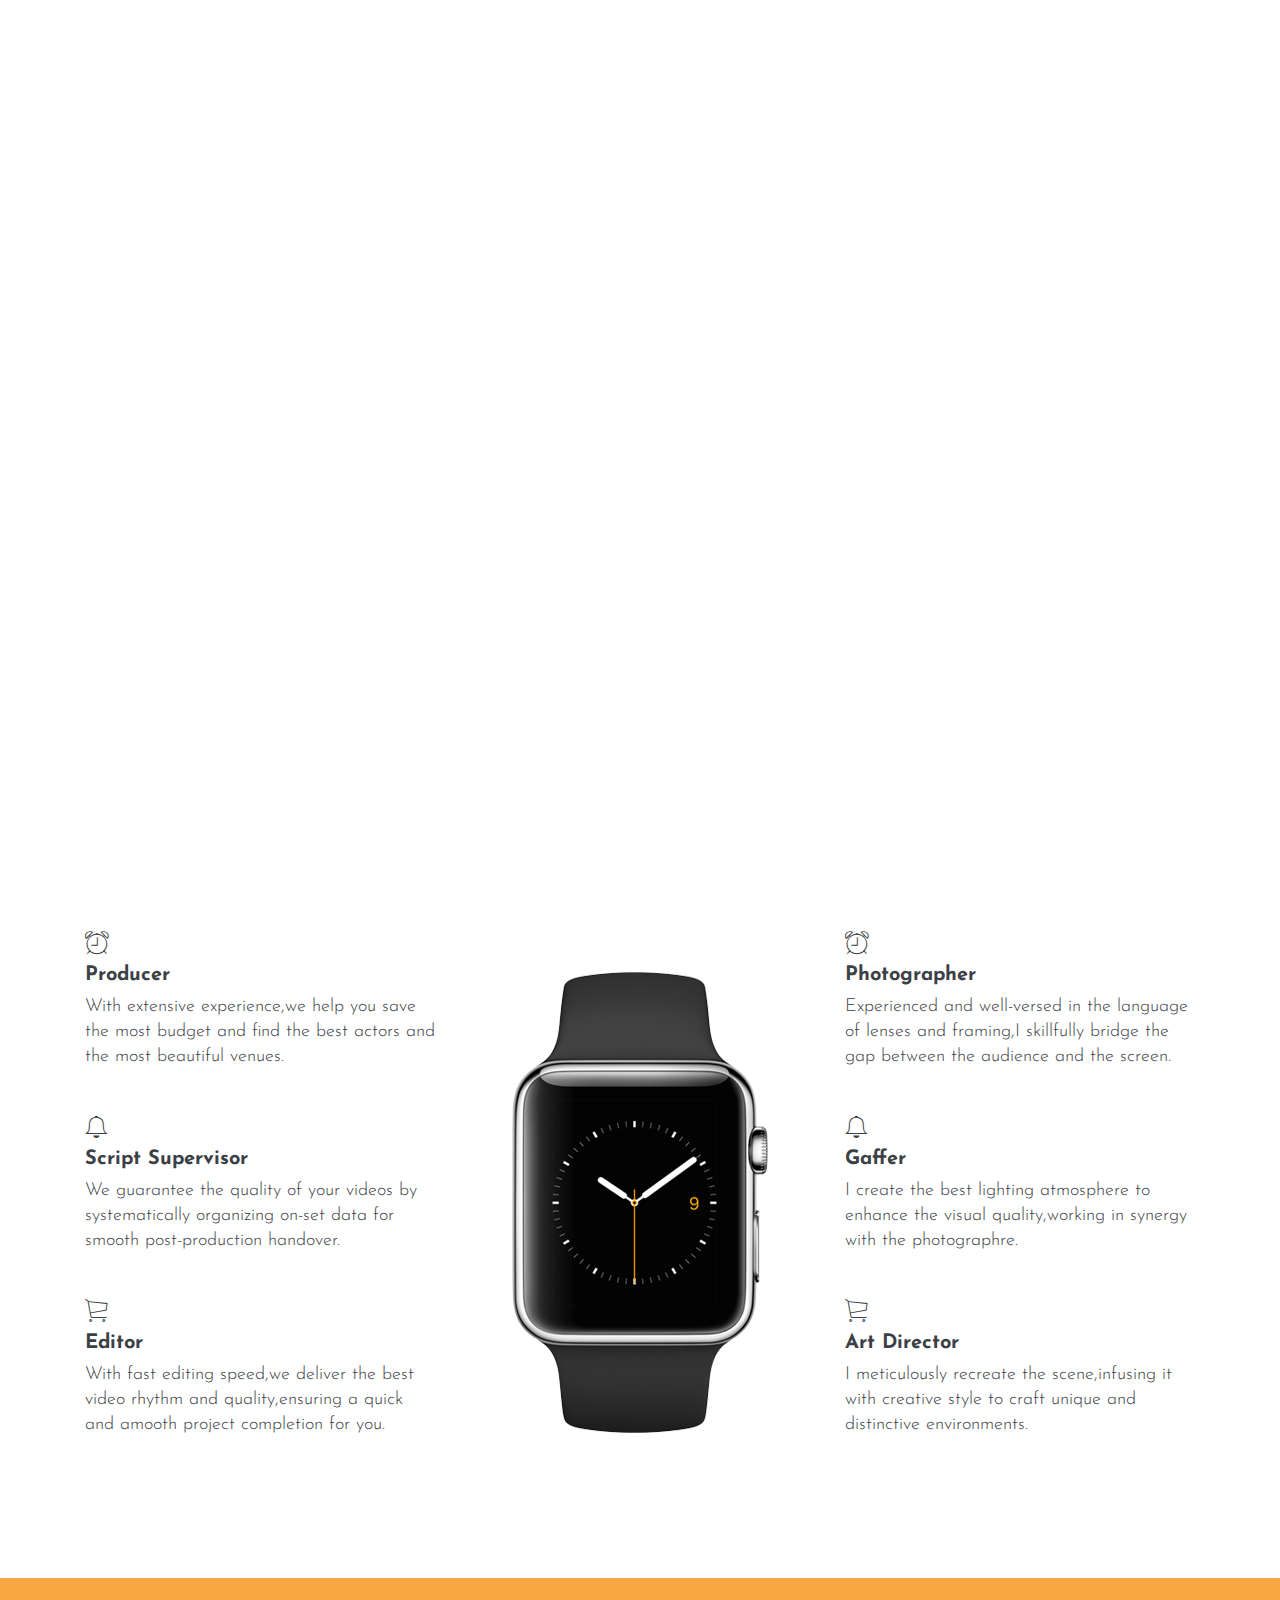
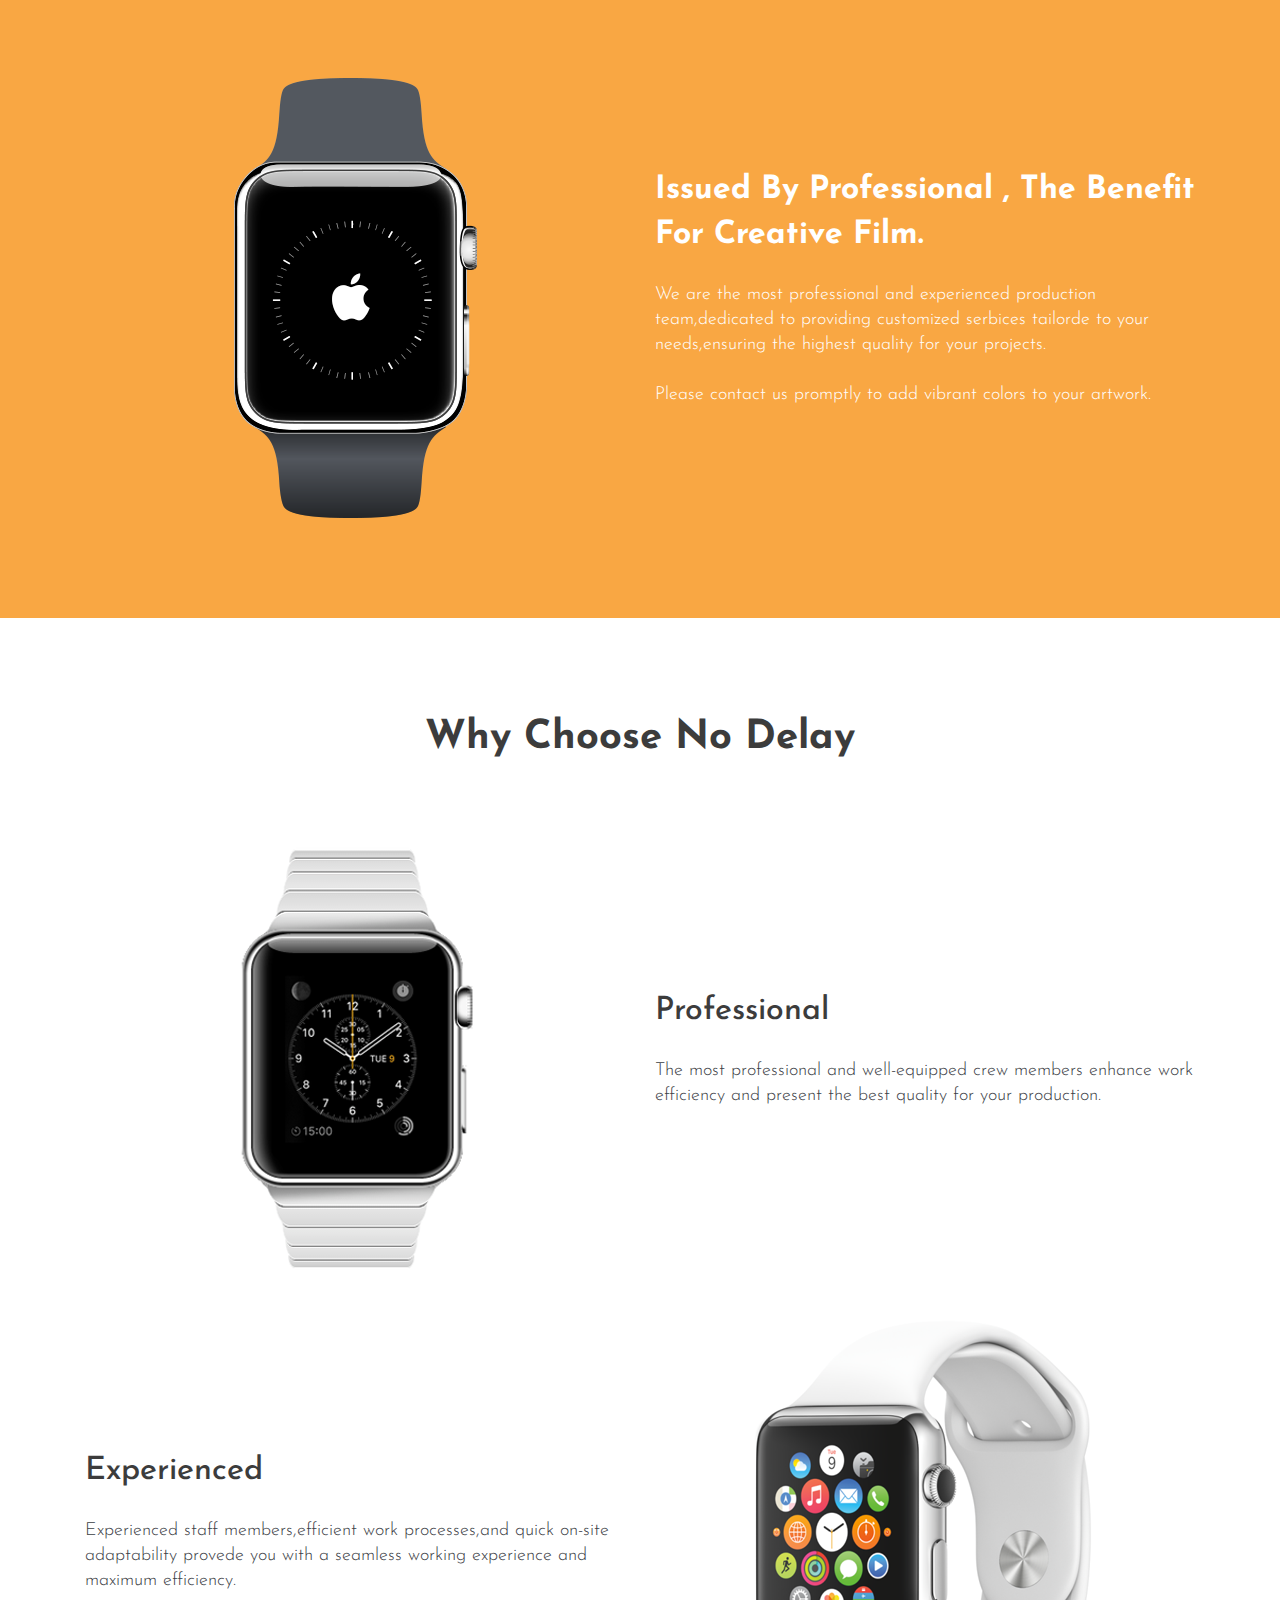
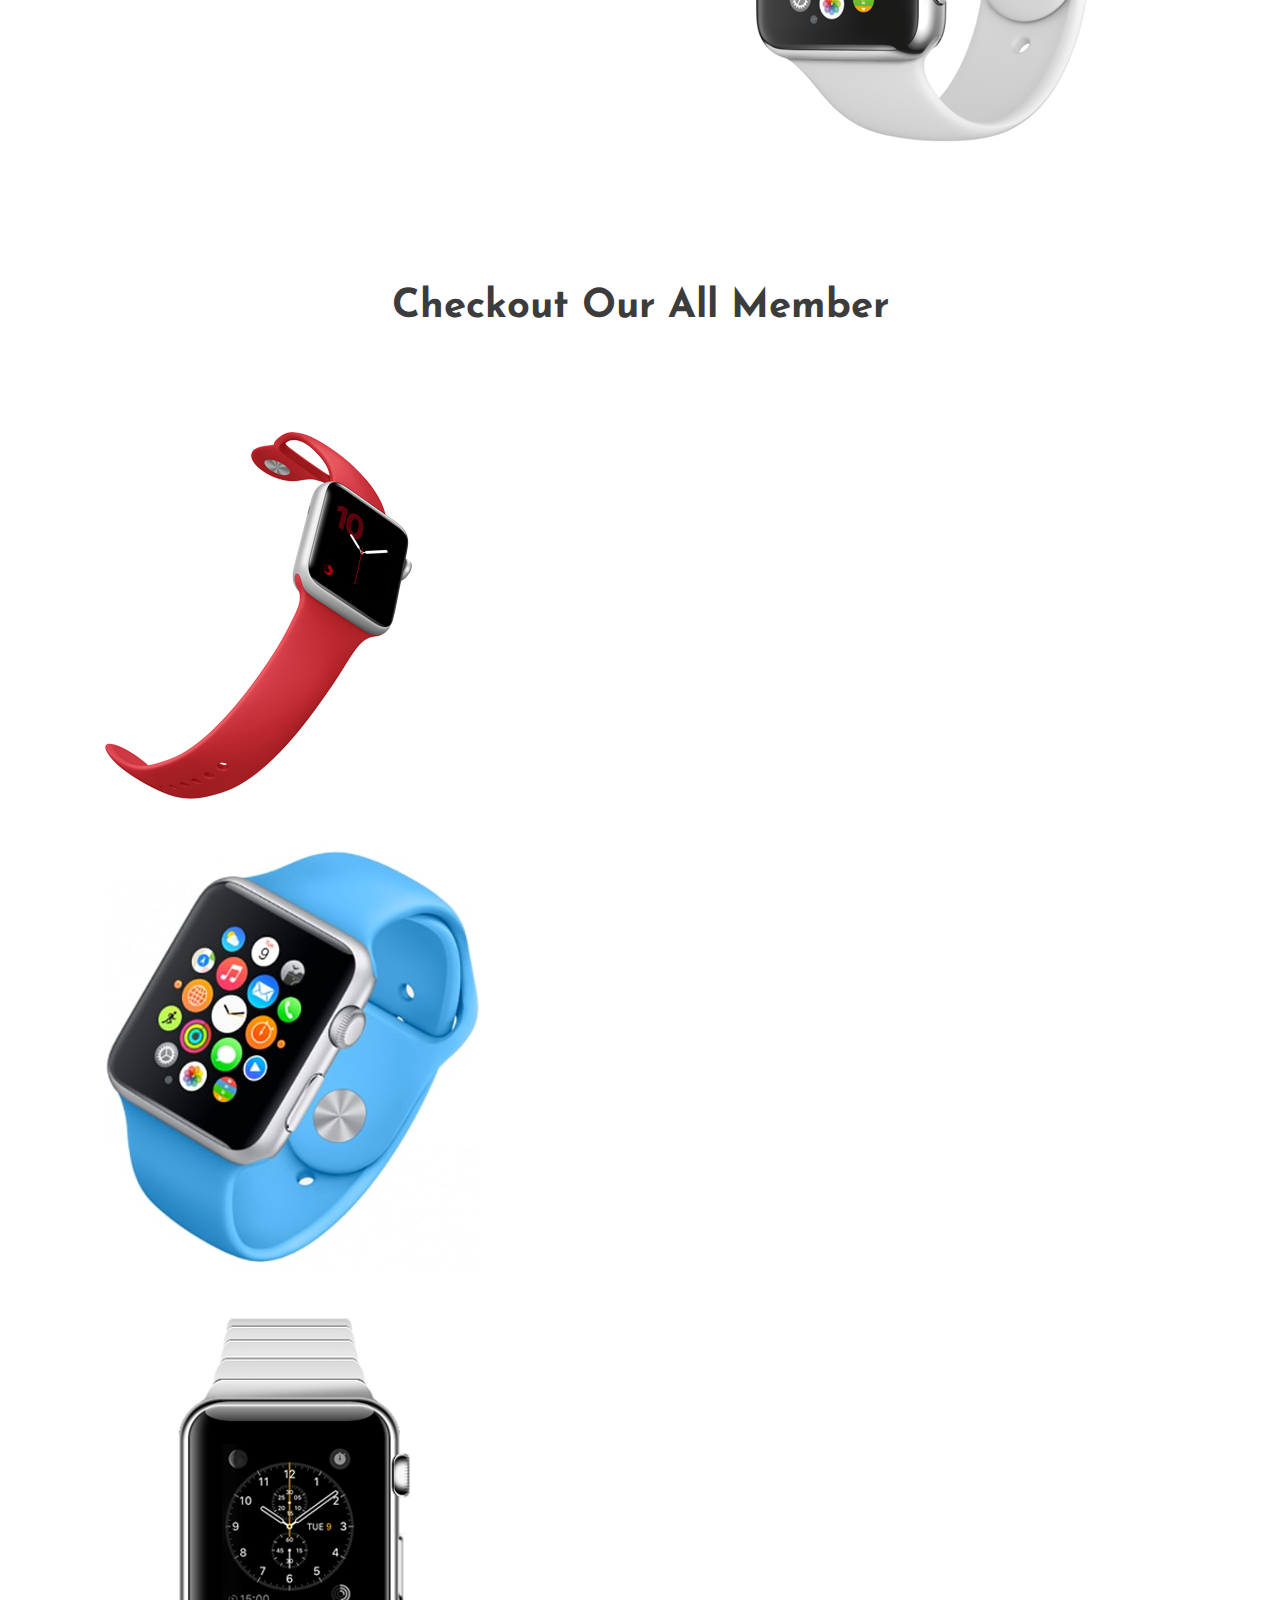
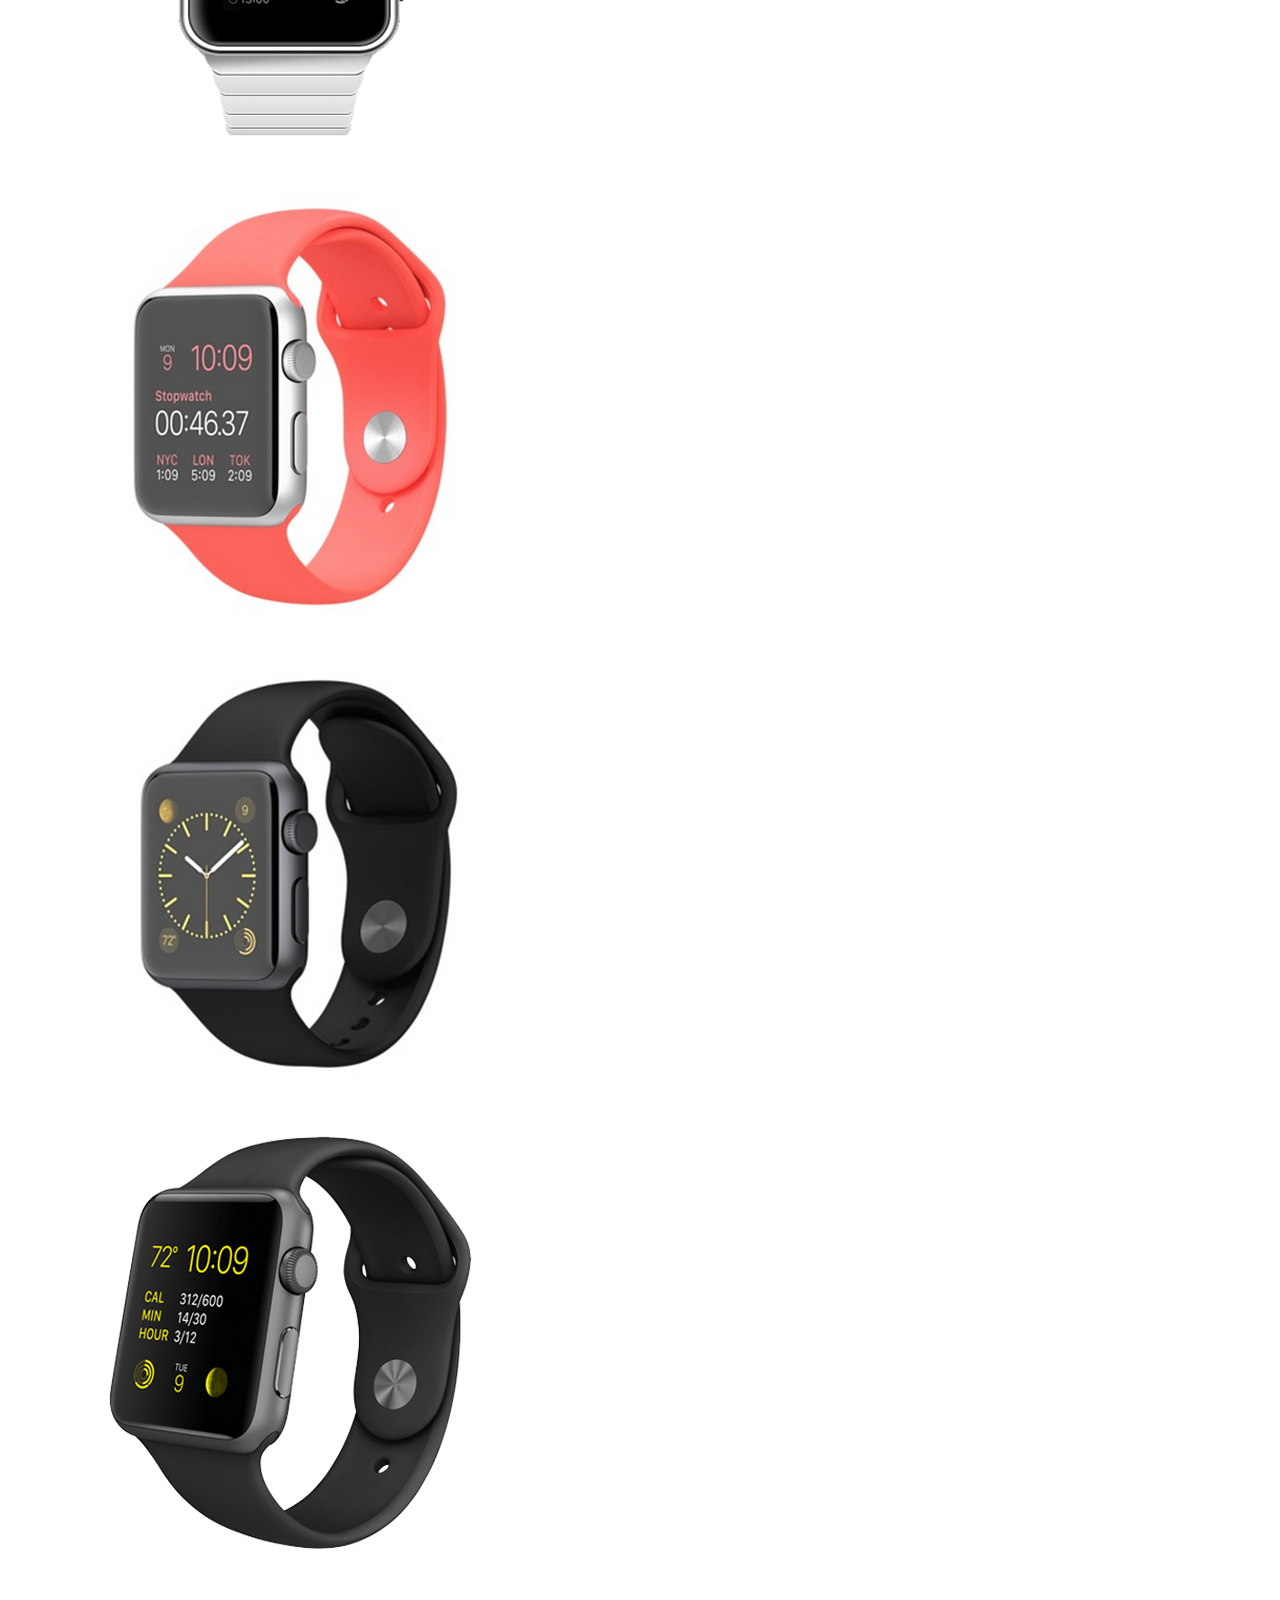
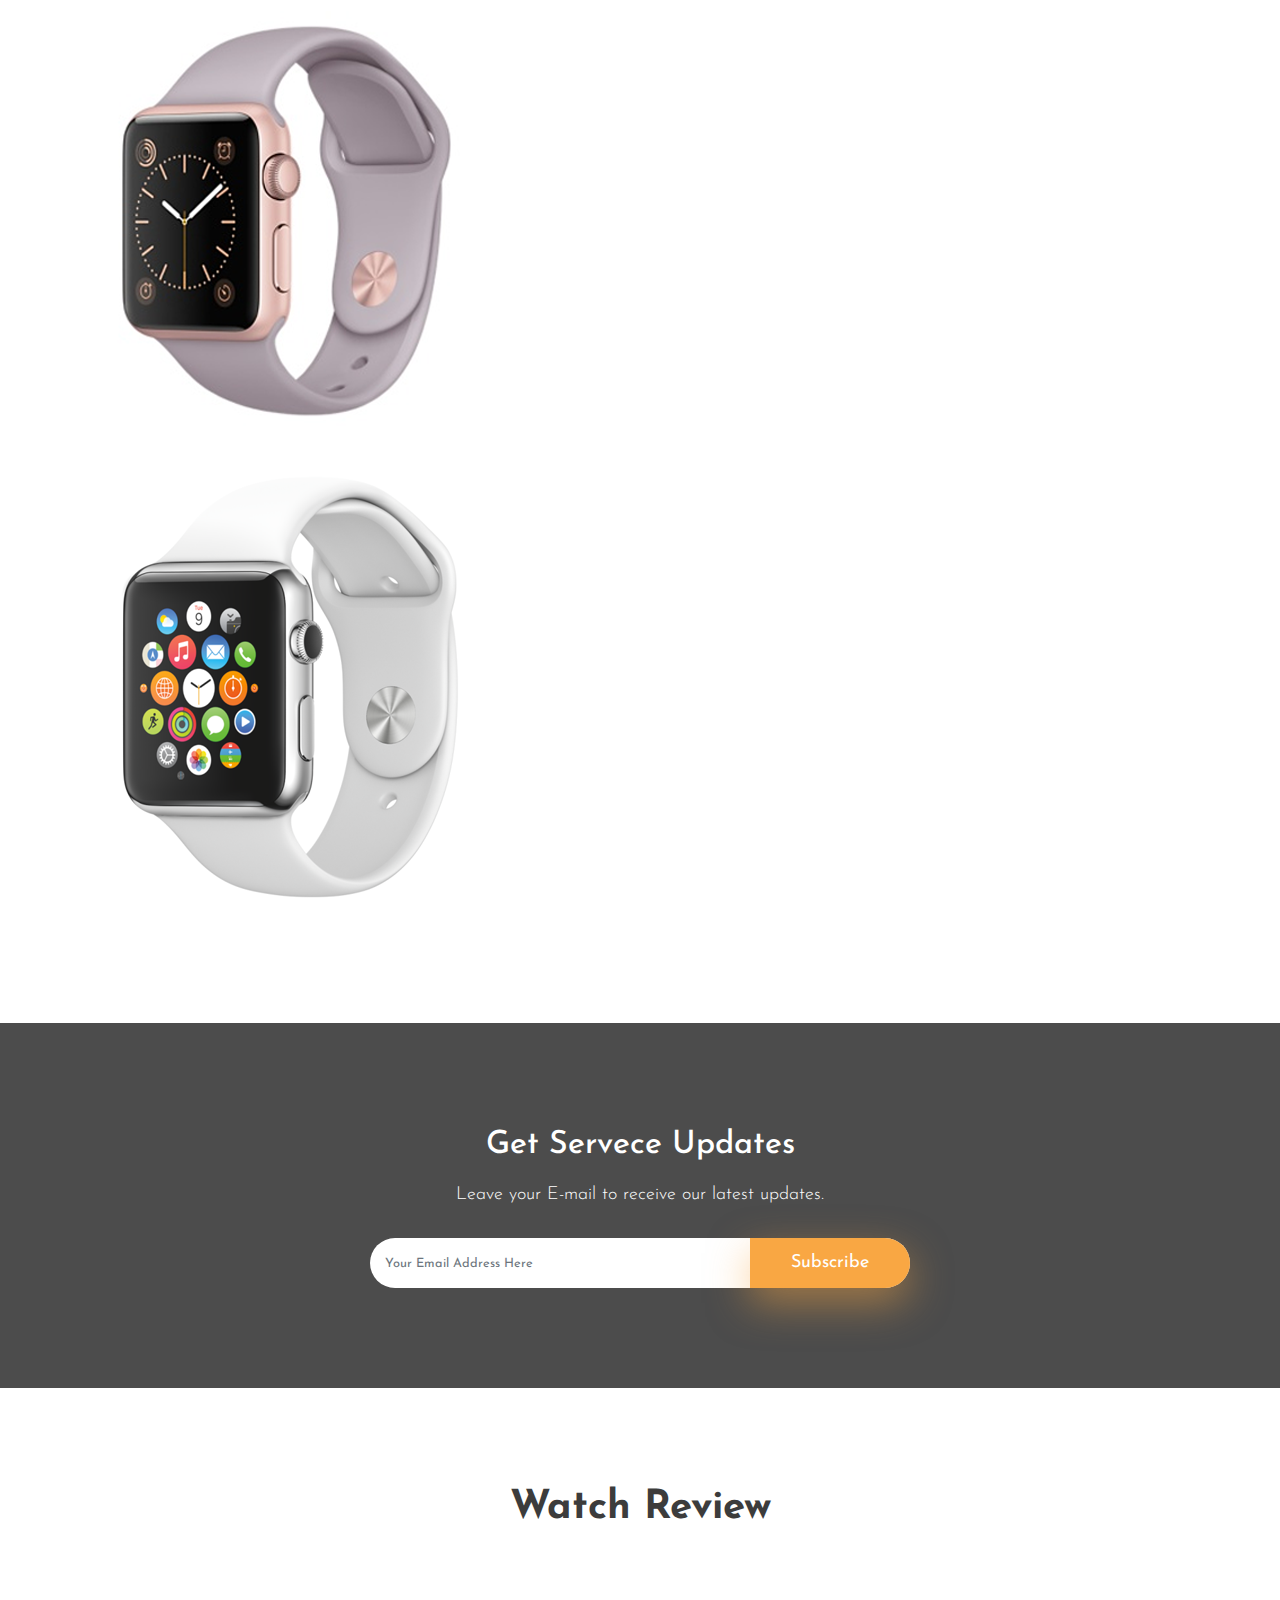
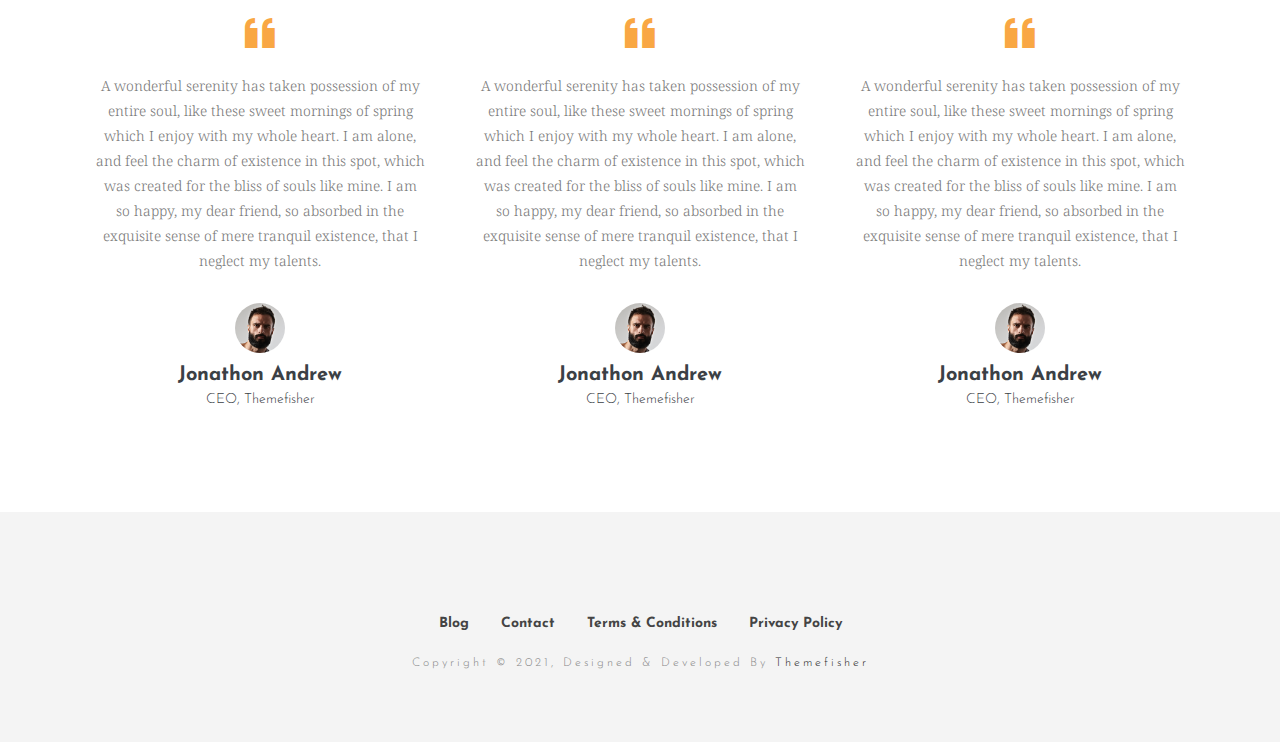
==== commit a1dfd444: "更改內容" ====
--- a/theme/index.html
+++ b/theme/index.html
@@ -403,7 +403,7 @@
   </div>
 </section>
 
-<script src="plugins/jquery/jquery.js"></script>
+<script src="https://code.jquery.com/jquery-3.7.0.min.js" integrity="sha256-2Pmvv0kuTBOenSvLm6bvfBSSHrUJ+3A7x6P5Ebd07/g=" crossorigin="anonymous"></script>
 
 <script src="plugins/bootstrap/bootstrap.min.js"></script>
 
